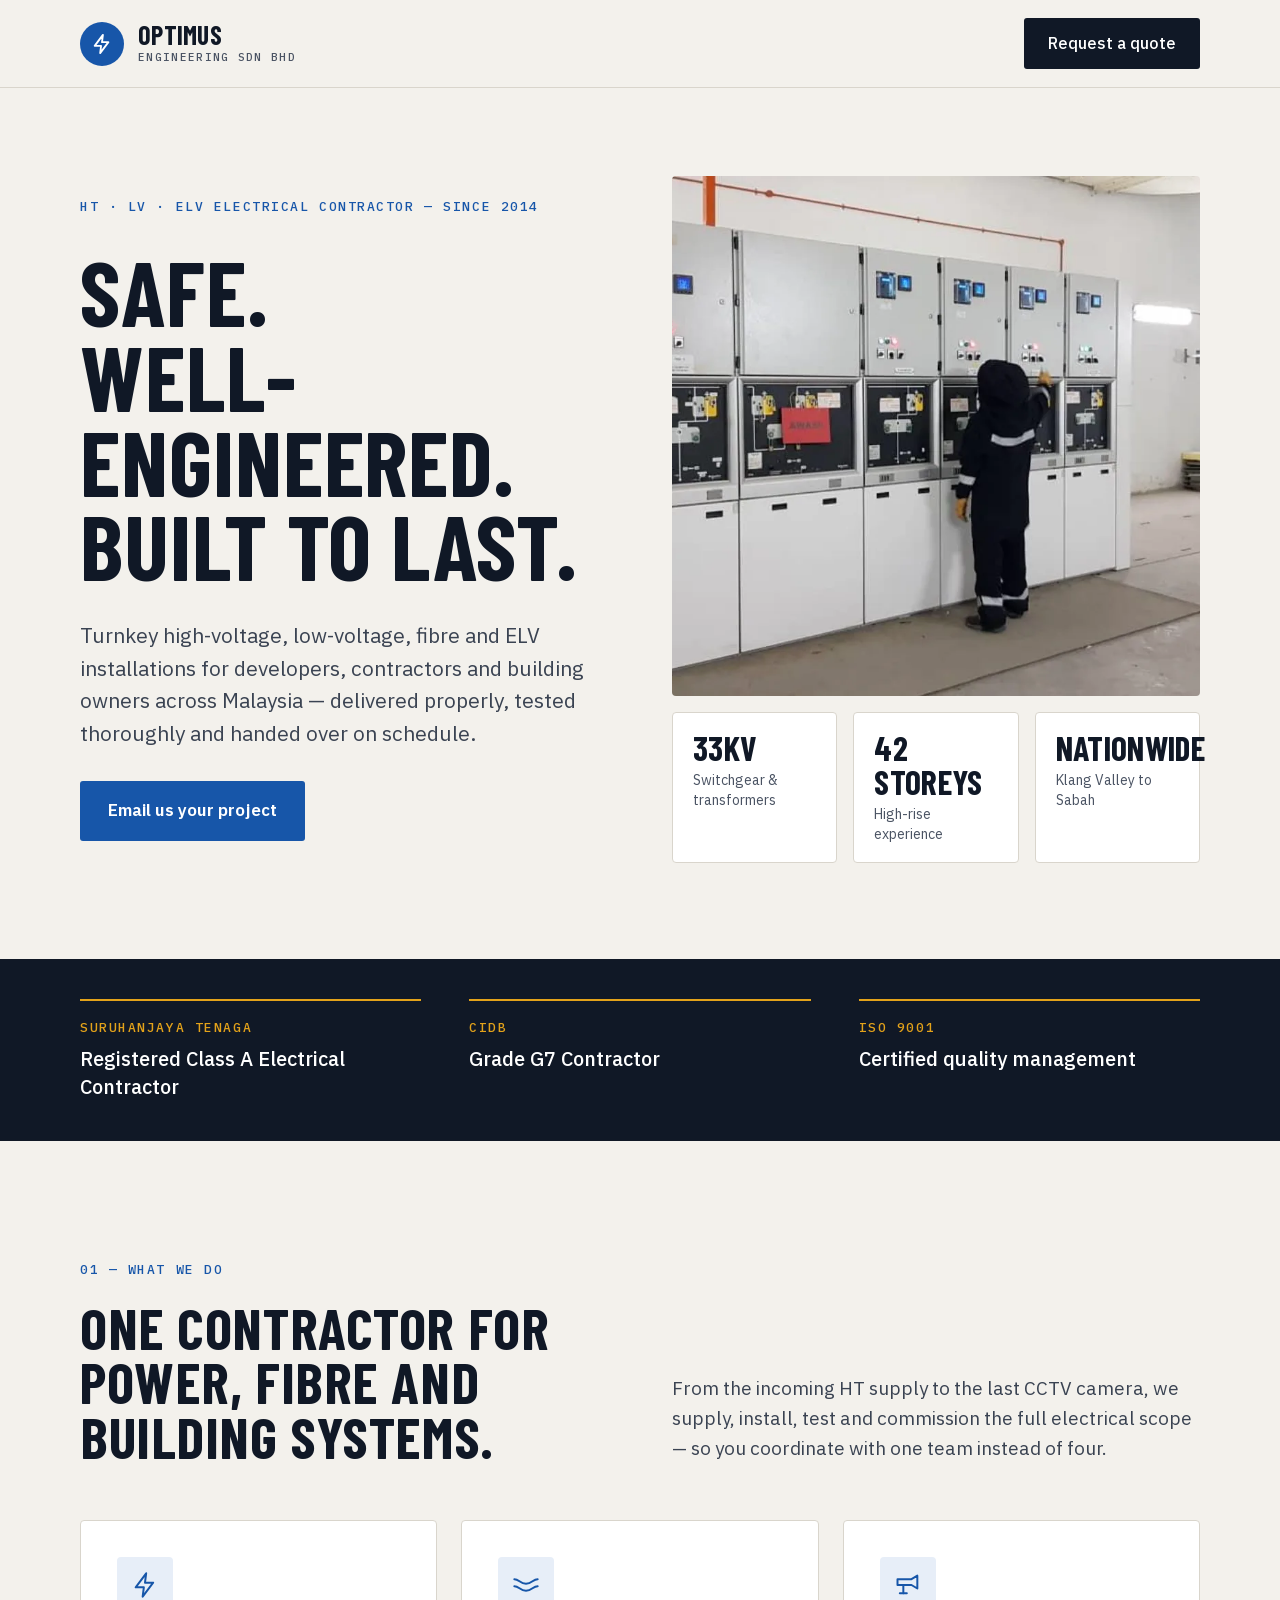
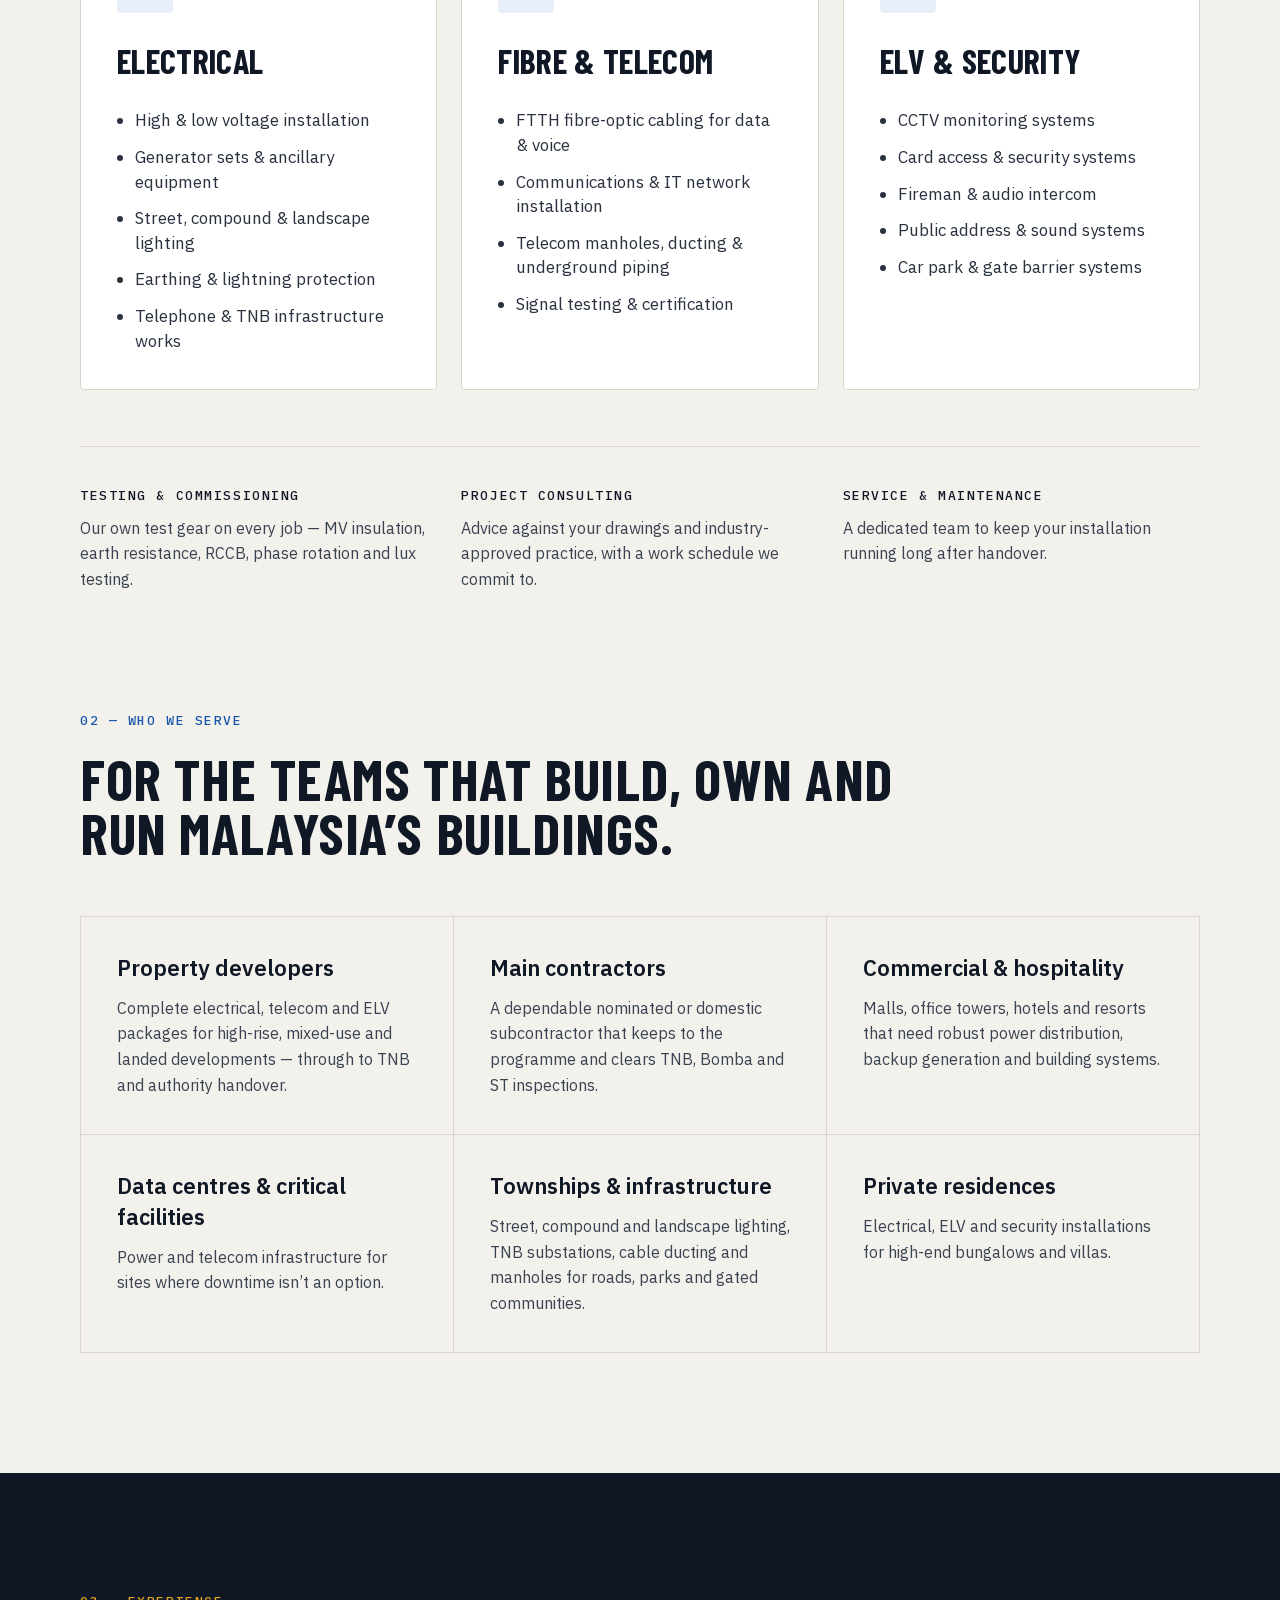
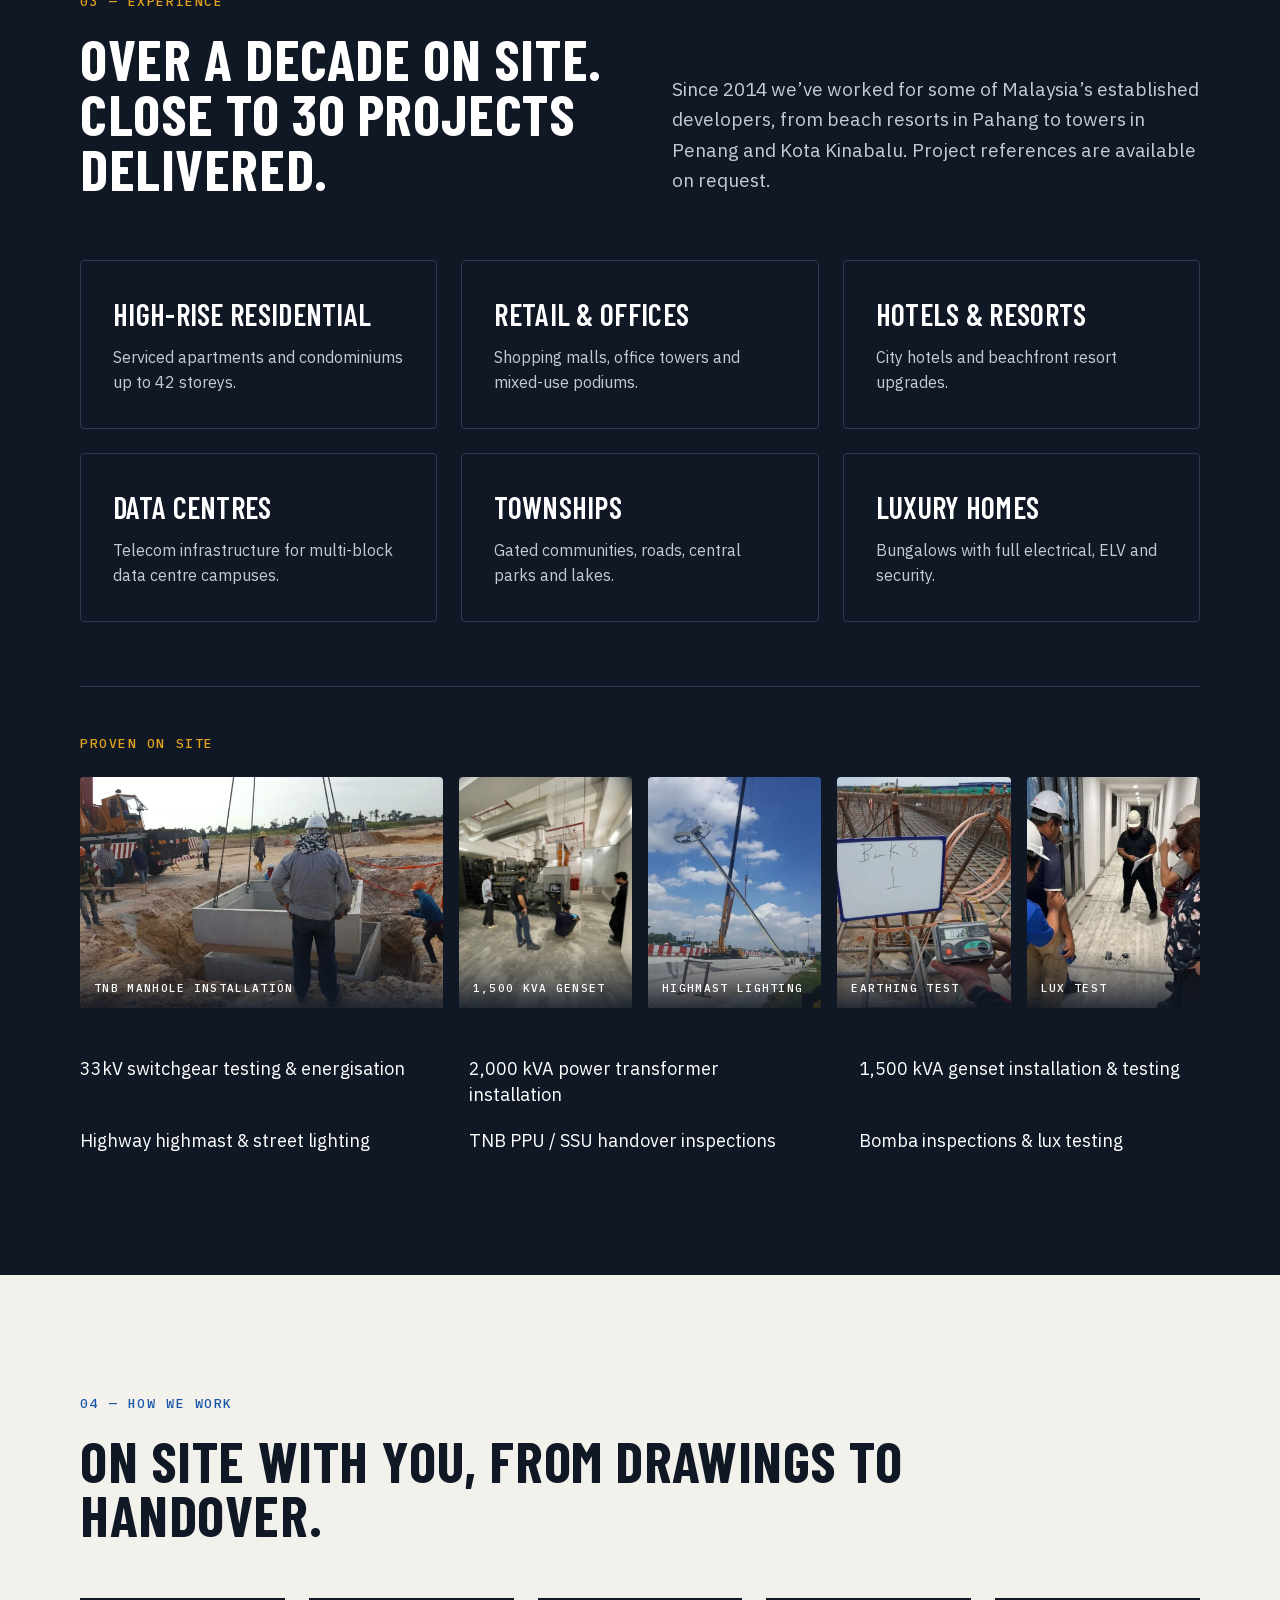
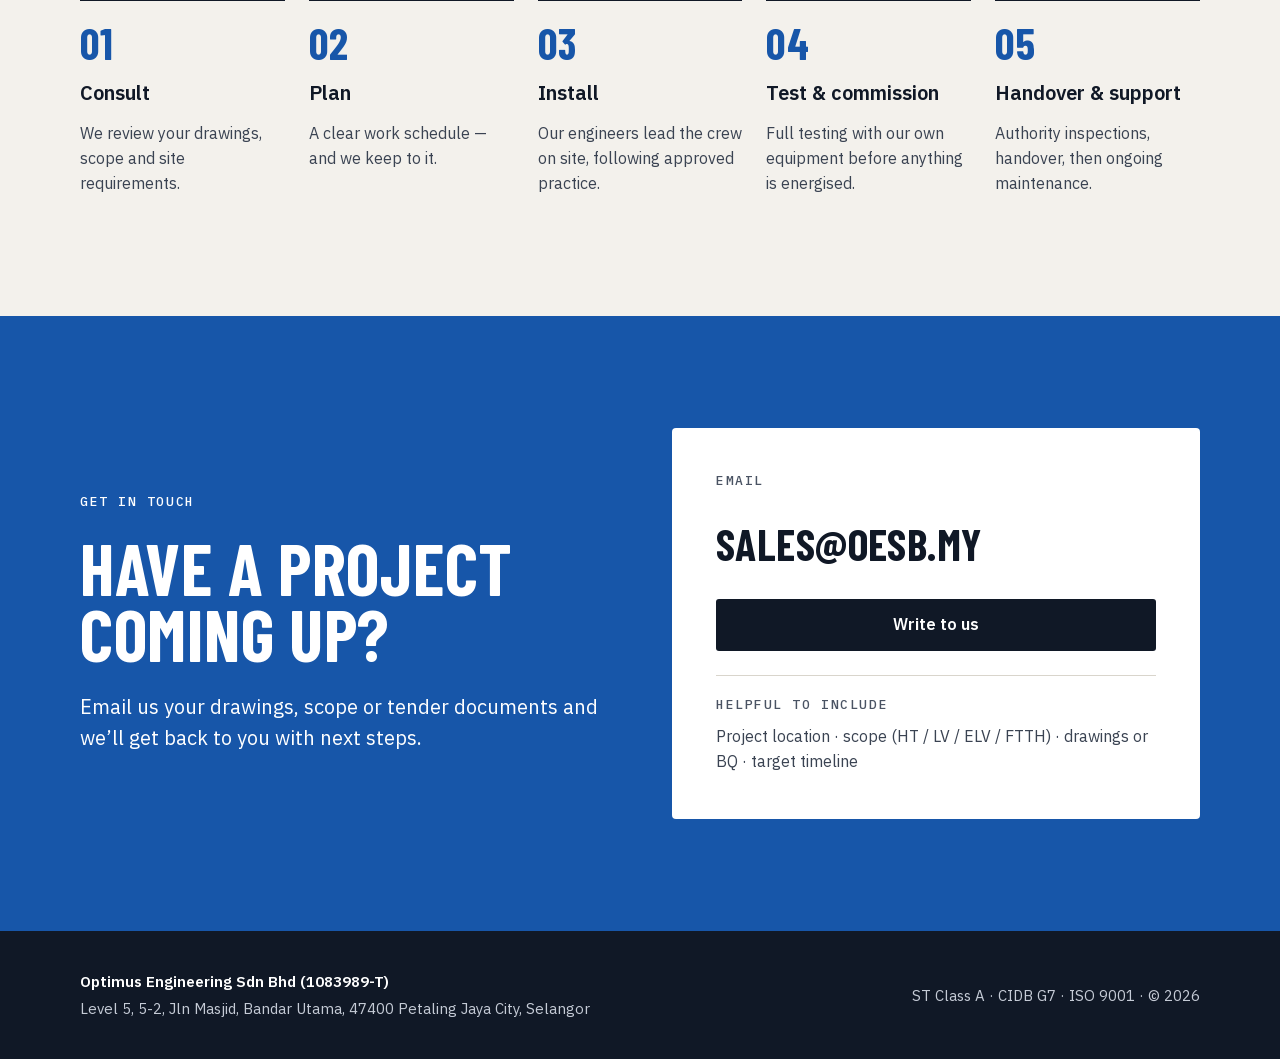
==== public/index.html @ d75b4050 "First commit" ====
<!DOCTYPE html>
<html lang="en">

<head>
  <meta charset="utf-8">
  <meta name="viewport" content="width=device-width, initial-scale=1">
  <title>Optimus Engineering Sdn Bhd — HT, LV &amp; ELV Electrical Contractor, Malaysia</title>
  <meta name="description"
    content="Turnkey high-voltage, low-voltage, fibre and ELV installations for developers, contractors and building owners across Malaysia. ST Class A, CIDB G7, ISO 9001.">
  <meta name="theme-color" content="#101826">
  <meta property="og:type" content="website">
  <meta property="og:title" content="Optimus Engineering Sdn Bhd">
  <meta property="og:description" content="HT · LV · ELV electrical contractor across Malaysia since 2014.">
  <link rel="icon" href="favicon.svg" type="image/svg+xml">
  <link rel="preload" href="fonts/barlow-condensed-700-latin.woff2" as="font" type="font/woff2" crossorigin>
  <link rel="preload" href="fonts/ibm-plex-sans-var-latin.woff2" as="font" type="font/woff2" crossorigin>
  <link rel="stylesheet" href="styles.css">
</head>

<body>

  <header class="site-header">
    <a href="#top" class="brand">
      <span class="brand-mark">
        <svg viewBox="0 0 24 24" fill="none" stroke="currentColor" stroke-width="2" stroke-linecap="round"
          stroke-linejoin="round" aria-hidden="true">
          <path d="M13 2 4 14h7l-1 8 9-12h-7z" />
        </svg>
      </span>
      <span class="brand-text">
        <span class="disp brand-name">Optimus</span>
        <span class="mono brand-sub">Engineering Sdn Bhd</span>
      </span>
    </a>
    <a href="mailto:sales@oesb.my" class="btn btn-dark header-cta"><span class="hide-sm">Request a quote</span><span
        class="show-sm">Email us</span></a>
  </header>

  <main>

    <section id="top" class="wrap hero">
      <div class="hero-copy">
        <div class="mono accent">HT · LV · ELV electrical contractor — since 2014</div>
        <h1 class="disp">Safe.<br>Well-engineered.<br>Built to last.</h1>
        <p class="lead">Turnkey high-voltage, low-voltage, fibre and ELV installations for developers, contractors and
          building owners across Malaysia — delivered properly, tested thoroughly and handed over on schedule.</p>
        <div><a href="mailto:sales@oesb.my" class="btn btn-accent btn-lg">Email us your project</a></div>
      </div>
      <div class="hero-media">
        <img class="hero-photo" src="images/energization-33kv-switchgear.webp" width="1352" height="760"
          alt="Engineer operating 33kV switchgear panels in a switchroom during energisation" fetchpriority="high">
        <div class="stats">
          <div class="stat">
            <div class="disp stat-num">33kV</div>
            <div class="stat-label">Switchgear &amp; transformers</div>
          </div>
          <div class="stat">
            <div class="disp stat-num">42 storeys</div>
            <div class="stat-label">High-rise experience</div>
          </div>
          <div class="stat">
            <div class="disp stat-num">Nationwide</div>
            <div class="stat-label">Klang Valley to Sabah</div>
          </div>
        </div>
      </div>
    </section>

    <section class="dark creds">
      <div class="wrap creds-grid">
        <div class="cred">
          <div class="mono amber">Suruhanjaya Tenaga</div>
          <div class="cred-title">Registered Class A Electrical Contractor</div>
        </div>
        <div class="cred">
          <div class="mono amber">CIDB</div>
          <div class="cred-title">Grade G7 Contractor</div>
        </div>
        <div class="cred">
          <div class="mono amber">ISO 9001</div>
          <div class="cred-title">Certified quality management</div>
        </div>
      </div>
    </section>

    <section id="services" class="wrap section">
      <div class="section-head split">
        <div class="head-stack">
          <div class="mono accent">01 — What we do</div>
          <h2 class="disp">One contractor for power, fibre and building systems.</h2>
        </div>
        <p class="intro">From the incoming HT supply to the last CCTV camera, we supply, install, test and commission
          the full electrical scope — so you coordinate with one team instead of four.</p>
      </div>

      <div class="grid-3 services">
        <article class="card service">
          <div class="service-head">
            <div class="icon-tile"><svg viewBox="0 0 24 24" fill="none" stroke="currentColor" stroke-width="1.7"
                stroke-linecap="round" stroke-linejoin="round" aria-hidden="true">
                <path d="M13 2 4 14h7l-1 8 9-12h-7z" />
              </svg></div>
            <h3 class="disp">Electrical</h3>
          </div>
          <ul>
            <li>High &amp; low voltage installation</li>
            <li>Generator sets &amp; ancillary equipment</li>
            <li>Street, compound &amp; landscape lighting</li>
            <li>Earthing &amp; lightning protection</li>
            <li>Telephone &amp; TNB infrastructure works</li>
          </ul>
        </article>
        <article class="card service">
          <div class="service-head">
            <div class="icon-tile"><svg viewBox="0 0 24 24" fill="none" stroke="currentColor" stroke-width="1.7"
                stroke-linecap="round" stroke-linejoin="round" aria-hidden="true">
                <path d="M2 7c4 0 5 4 10 4s6-4 10-4" />
                <path d="M2 13c4 0 5 4 10 4s6-4 10-4" />
              </svg></div>
            <h3 class="disp">Fibre &amp; telecom</h3>
          </div>
          <ul>
            <li>FTTH fibre-optic cabling for data &amp; voice</li>
            <li>Communications &amp; IT network installation</li>
            <li>Telecom manholes, ducting &amp; underground piping</li>
            <li>Signal testing &amp; certification</li>
          </ul>
        </article>
        <article class="card service">
          <div class="service-head">
            <div class="icon-tile"><svg viewBox="0 0 24 24" fill="none" stroke="currentColor" stroke-width="1.7"
                stroke-linecap="round" stroke-linejoin="round" aria-hidden="true">
                <path d="M3 7h12l5-3v11l-5-3H3z" />
                <path d="M8 12v7" />
                <path d="M5 19h6" />
              </svg></div>
            <h3 class="disp">ELV &amp; security</h3>
          </div>
          <ul>
            <li>CCTV monitoring systems</li>
            <li>Card access &amp; security systems</li>
            <li>Fireman &amp; audio intercom</li>
            <li>Public address &amp; sound systems</li>
            <li>Car park &amp; gate barrier systems</li>
          </ul>
        </article>
      </div>

      <div class="grid-3 extras">
        <div class="extra">
          <div class="mono">Testing &amp; commissioning</div>
          <p>Our own test gear on every job — MV insulation, earth resistance, RCCB, phase rotation and lux testing.</p>
        </div>
        <div class="extra">
          <div class="mono">Project consulting</div>
          <p>Advice against your drawings and industry-approved practice, with a work schedule we commit to.</p>
        </div>
        <div class="extra">
          <div class="mono">Service &amp; maintenance</div>
          <p>A dedicated team to keep your installation running long after handover.</p>
        </div>
      </div>
    </section>

    <section id="sectors" class="wrap section section-tight-top">
      <div class="head-stack narrow">
        <div class="mono accent">02 — Who we serve</div>
        <h2 class="disp">For the teams that build, own and run Malaysia’s buildings.</h2>
      </div>
      <div class="sectors">
        <div class="sector">
          <h3>Property developers</h3>
          <p>Complete electrical, telecom and ELV packages for high-rise, mixed-use and landed developments — through to
            TNB and authority handover.</p>
        </div>
        <div class="sector">
          <h3>Main contractors</h3>
          <p>A dependable nominated or domestic subcontractor that keeps to the programme and clears TNB, Bomba and ST
            inspections.</p>
        </div>
        <div class="sector">
          <h3>Commercial &amp; hospitality</h3>
          <p>Malls, office towers, hotels and resorts that need robust power distribution, backup generation and
            building systems.</p>
        </div>
        <div class="sector">
          <h3>Data centres &amp; critical facilities</h3>
          <p>Power and telecom infrastructure for sites where downtime isn’t an option.</p>
        </div>
        <div class="sector">
          <h3>Townships &amp; infrastructure</h3>
          <p>Street, compound and landscape lighting, TNB substations, cable ducting and manholes for roads, parks and
            gated communities.</p>
        </div>
        <div class="sector">
          <h3>Private residences</h3>
          <p>Electrical, ELV and security installations for high-end bungalows and villas.</p>
        </div>
      </div>
    </section>

    <section id="experience" class="dark">
      <div class="wrap section">
        <div class="section-head split">
          <div class="head-stack">
            <div class="mono amber">03 — Experience</div>
            <h2 class="disp">Over a decade on site. Close to 30 projects delivered.</h2>
          </div>
          <p class="intro">Since 2014 we’ve worked for some of Malaysia’s established developers, from beach resorts in
            Pahang to towers in Penang and Kota Kinabalu. Project references are available on request.</p>
        </div>
        <div class="grid-3 exp">
          <div class="exp-card">
            <div class="disp exp-title">High-rise residential</div>
            <p><span class="hide-sm">Serviced apartments and condominiums up to 42 storeys.</span><span
                class="show-sm">Up to 42 storeys</span></p>
          </div>
          <div class="exp-card">
            <div class="disp exp-title">Retail &amp; offices</div>
            <p><span class="hide-sm">Shopping malls, office towers and mixed-use podiums.</span><span
                class="show-sm">Malls &amp; office towers</span></p>
          </div>
          <div class="exp-card">
            <div class="disp exp-title">Hotels &amp; resorts</div>
            <p><span class="hide-sm">City hotels and beachfront resort upgrades.</span><span class="show-sm">City &amp;
                beachfront</span></p>
          </div>
          <div class="exp-card">
            <div class="disp exp-title">Data centres</div>
            <p><span class="hide-sm">Telecom infrastructure for multi-block data centre campuses.</span><span
                class="show-sm">Multi-block campuses</span></p>
          </div>
          <div class="exp-card">
            <div class="disp exp-title">Townships</div>
            <p><span class="hide-sm">Gated communities, roads, central parks and lakes.</span><span
                class="show-sm">Roads, parks &amp; lakes</span></p>
          </div>
          <div class="exp-card">
            <div class="disp exp-title">Luxury homes</div>
            <p><span class="hide-sm">Bungalows with full electrical, ELV and security.</span><span
                class="show-sm">Bungalows &amp; villas</span></p>
          </div>
        </div>
        <div class="proven">
          <div class="mono amber">Proven on site</div>
          <div class="gallery">
            <figure class="shot shot-wide">
              <img src="images/tnb-manhole-installation.webp" width="1556" height="874" loading="lazy" decoding="async"
                alt="Crew lowering a precast TNB cable manhole into an excavation by crane">
              <figcaption class="mono">TNB manhole installation</figcaption>
            </figure>
            <figure class="shot">
              <img src="images/1500kva-genset-installation.webp" width="752" height="1010" loading="lazy" decoding="async"
                alt="Team testing a newly installed 1,500 kVA generator set">
              <figcaption class="mono">1,500 kVA genset</figcaption>
            </figure>
            <figure class="shot">
              <img src="images/highmast-lighting-installation.webp" width="680" height="972" loading="lazy" decoding="async"
                alt="Crane raising a highway highmast lighting pole">
              <figcaption class="mono">Highmast lighting</figcaption>
            </figure>
            <figure class="shot">
              <img src="images/earthing-test.webp" width="626" height="892" loading="lazy" decoding="async"
                alt="Earth resistance tester connected to an earthing point on site">
              <figcaption class="mono">Earthing test</figcaption>
            </figure>
            <figure class="shot">
              <img src="images/lux-test.webp" width="532" height="872" loading="lazy" decoding="async"
                alt="Inspectors carrying out lux level testing in a building corridor">
              <figcaption class="mono">Lux test</figcaption>
            </figure>
          </div>
          <ul class="proven-list">
            <li>33kV switchgear testing &amp; energisation</li>
            <li>2,000 kVA power transformer installation</li>
            <li>1,500 kVA genset installation &amp; testing</li>
            <li>Highway highmast &amp; street lighting</li>
            <li>TNB PPU / SSU handover inspections</li>
            <li>Bomba inspections &amp; lux testing</li>
          </ul>
        </div>
      </div>
    </section>

    <section id="process" class="wrap section">
      <div class="head-stack narrow">
        <div class="mono accent">04 — How we work</div>
        <h2 class="disp">On site with you, from drawings to handover.</h2>
      </div>
      <ol class="steps">
        <li class="step">
          <div class="disp step-num">01</div>
          <div class="step-body">
            <div class="step-title">Consult</div>
            <p>We review your drawings, scope and site requirements.</p>
          </div>
        </li>
        <li class="step">
          <div class="disp step-num">02</div>
          <div class="step-body">
            <div class="step-title">Plan</div>
            <p>A clear work schedule — and we keep to it.</p>
          </div>
        </li>
        <li class="step">
          <div class="disp step-num">03</div>
          <div class="step-body">
            <div class="step-title">Install</div>
            <p>Our engineers lead the crew on site, following approved practice.</p>
          </div>
        </li>
        <li class="step">
          <div class="disp step-num">04</div>
          <div class="step-body">
            <div class="step-title">Test &amp; commission</div>
            <p>Full testing with our own equipment before anything is energised.</p>
          </div>
        </li>
        <li class="step">
          <div class="disp step-num">05</div>
          <div class="step-body">
            <div class="step-title">Handover &amp; support</div>
            <p>Authority inspections, handover, then ongoing maintenance.</p>
          </div>
        </li>
      </ol>
    </section>

    <section id="contact" class="contact">
      <div class="wrap contact-grid">
        <div class="contact-copy">
          <div class="mono">Get in touch</div>
          <h2 class="disp">Have a project coming up?</h2>
          <p>Email us your drawings, scope or tender documents and we’ll get back to you with next steps.</p>
        </div>
        <div class="contact-card">
          <div class="mono muted">Email</div>
          <a href="mailto:sales@oesb.my" class="disp contact-email">sales@oesb.my</a>
          <a href="mailto:sales@oesb.my" class="btn btn-dark btn-block show-sm">Write to us</a>
          <div class="contact-hint">
            <div class="mono muted">Helpful to include</div>
            <p>Project location · scope (HT / LV / ELV / FTTH) · drawings or BQ · target timeline</p>
          </div>
        </div>
      </div>
    </section>

  </main>

  <footer class="site-footer">
    <div class="wrap footer-inner">
      <div class="footer-co">
        <div class="footer-name">Optimus Engineering Sdn Bhd (1083989-T)</div>
        <div>Level 5, 5-2, Jln Masjid, Bandar Utama, 47400 Petaling Jaya City, Selangor</div>
      </div>
      <div>ST Class A · CIDB G7 · ISO 9001 · © <span id="year">2026</span></div>
    </div>
  </footer>

  <script>document.getElementById('year').textContent = new Date().getFullYear();</script>
</body>

</html>
---- public/styles.css ----
/* ---------- Fonts (self-hosted, latin subset) ---------- */
@font-face { font-family: 'Barlow Condensed'; font-style: normal; font-weight: 600; font-display: swap; src: url(fonts/barlow-condensed-600-latin.woff2) format('woff2'); }
@font-face { font-family: 'Barlow Condensed'; font-style: normal; font-weight: 700; font-display: swap; src: url(fonts/barlow-condensed-700-latin.woff2) format('woff2'); }
@font-face { font-family: 'IBM Plex Mono'; font-style: normal; font-weight: 500; font-display: swap; src: url(fonts/ibm-plex-mono-500-latin.woff2) format('woff2'); }
@font-face { font-family: 'IBM Plex Sans'; font-style: normal; font-weight: 400 600; font-display: swap; src: url(fonts/ibm-plex-sans-var-latin.woff2) format('woff2'); }

/* ---------- Tokens ---------- */
:root {
  --accent: #1756A9;
  --accent-dark: #0F3F80;
  --accent-tint: #E7EEF8;
  --amber: #E3A21A;
  --ink: #101826;
  --ink-2: #2A3240;
  --body: #3A4352;
  --muted: #4A5363;
  --paper: #F3F1EC;
  --line: #D9D5CC;
  --dark-line: #2E3A4E;
  --dark-text: #C5CBD6;
  --gutter: 80px;
  --section-y: 120px;
}

/* ---------- Base ---------- */
*, *::before, *::after { box-sizing: border-box; }
html { scroll-behavior: smooth; -webkit-text-size-adjust: 100%; }
body { margin: 0; background: var(--paper); color: var(--ink); font-family: 'IBM Plex Sans', system-ui, sans-serif; line-height: 1.4; }
a { color: var(--accent); }
a:hover { color: var(--accent-dark); }
h1, h2, h3, p, ul, ol { margin: 0; }
svg { display: block; }
:focus-visible { outline: 3px solid var(--amber); outline-offset: 3px; }

.disp { font-family: 'Barlow Condensed', 'Arial Narrow', sans-serif; text-transform: uppercase; letter-spacing: 0.01em; font-weight: 700; }
.mono { font-family: 'IBM Plex Mono', ui-monospace, monospace; font-size: 13px; font-weight: 500; letter-spacing: 0.12em; text-transform: uppercase; }
.accent { color: var(--accent); }
.amber { color: var(--amber); }
.muted { color: var(--muted); }
.hatch { background-color: #E6E2DA; background-image: repeating-linear-gradient(135deg, rgba(16,24,38,0.07) 0 2px, transparent 2px 14px); }

.wrap { width: 100%; max-width: 1440px; margin-inline: auto; padding-inline: var(--gutter); }
.section { padding-block: var(--section-y); display: flex; flex-direction: column; gap: 56px; }
.section-tight-top { padding-top: 0; }
.dark { background: var(--ink); color: #fff; }
.show-sm { display: none; }

/* ---------- Buttons ---------- */
.btn { display: inline-flex; align-items: center; justify-content: center; text-decoration: none; border-radius: 3px; font-weight: 500; font-size: 16px; padding: 14px 24px; }
.btn-dark { background: var(--ink); color: #fff; }
.btn-dark:hover { background: #24304a; color: #fff; }
.btn-accent { background: var(--accent); color: #fff; font-weight: 600; }
.btn-accent:hover { background: var(--accent-dark); color: #fff; }
.btn-lg { padding: 18px 28px; font-size: 17px; }
.btn-block { width: 100%; height: 52px; font-weight: 600; }

/* ---------- Header ---------- */
.site-header { height: 88px; display: flex; align-items: center; justify-content: space-between; padding: 0 var(--gutter); border-bottom: 1px solid var(--line); max-width: 1440px; margin-inline: auto; }
.brand { display: flex; align-items: center; gap: 14px; text-decoration: none; color: var(--ink); }
.brand:hover { color: var(--ink); }
.brand-mark { width: 44px; height: 44px; border-radius: 50%; background: var(--accent); color: #fff; display: flex; align-items: center; justify-content: center; }
.brand-mark svg { width: 22px; height: 22px; }
.brand-text { display: flex; flex-direction: column; gap: 2px; }
.brand-name { font-size: 26px; line-height: 1; }
.brand-sub { font-size: 11px; color: var(--muted); }

/* ---------- Hero ---------- */
.hero { display: grid; grid-template-columns: repeat(2, minmax(0, 1fr)); gap: 64px; padding-top: 88px; padding-bottom: 96px; }
.hero-copy { display: flex; flex-direction: column; gap: 32px; justify-content: center; }
.hero h1 { font-size: clamp(60px, 7.2vw, 104px); line-height: 0.92; }
.lead { font-size: 21px; line-height: 1.55; color: var(--body); max-width: 560px; }
.hero-media { display: flex; flex-direction: column; gap: 16px; }
.hero-photo { display: block; width: 100%; height: 0; flex-grow: 1; min-height: 520px; border-radius: 4px; object-fit: cover; background: #E6E2DA; }
.stats { display: grid; grid-template-columns: repeat(3, minmax(0, 1fr)); gap: 16px; }
.stat { padding: 18px 20px; background: #fff; border: 1px solid var(--line); border-radius: 4px; display: flex; flex-direction: column; gap: 6px; }
.stat-num { font-size: 34px; line-height: 1; }
.stat-label { font-size: 14px; color: var(--muted); }

/* ---------- Credentials ---------- */
.creds-grid { padding-block: 40px; display: grid; grid-template-columns: repeat(3, minmax(0, 1fr)); gap: 48px; }
.cred { display: flex; flex-direction: column; gap: 8px; border-top: 2px solid var(--amber); padding-top: 18px; }
.cred-title { font-size: 20px; font-weight: 500; }

/* ---------- Section heads ---------- */
.split { display: grid; grid-template-columns: repeat(2, minmax(0, 1fr)); gap: 64px; align-items: end; }
.head-stack { display: flex; flex-direction: column; gap: 20px; }
.head-stack.narrow { max-width: 860px; }
.section h2 { font-size: clamp(42px, 4.5vw, 64px); line-height: 0.95; }
.intro { font-size: 19px; line-height: 1.6; color: var(--body); }
.dark .intro { color: var(--dark-text); }

/* ---------- Services ---------- */
.grid-3 { display: grid; grid-template-columns: repeat(3, minmax(0, 1fr)); gap: 24px; }
.card { background: #fff; border: 1px solid var(--line); border-radius: 4px; }
.service { padding: 36px; display: flex; flex-direction: column; gap: 24px; }
.service-head { display: flex; flex-direction: column; gap: 24px; }
.service h3 { font-size: 34px; }
.icon-tile { width: 56px; height: 56px; border-radius: 4px; background: var(--accent-tint); color: var(--accent); display: flex; align-items: center; justify-content: center; flex-shrink: 0; }
.icon-tile svg { width: 28px; height: 28px; }
.service ul { padding-left: 18px; display: flex; flex-direction: column; gap: 12px; font-size: 17px; line-height: 1.45; color: var(--ink-2); }
.extras { border-top: 1px solid var(--line); padding-top: 40px; }
.extra { display: flex; flex-direction: column; gap: 10px; }
.extra .mono { color: var(--ink); }
.extra p { font-size: 16px; line-height: 1.6; color: var(--body); }

/* ---------- Sectors ---------- */
.sectors { display: grid; grid-template-columns: repeat(3, minmax(0, 1fr)); gap: 1px; background: var(--line); border: 1px solid var(--line); }
.sector { background: var(--paper); padding: 36px; display: flex; flex-direction: column; gap: 12px; }
.sector h3 { font-size: 22px; font-weight: 600; }
.sector p { font-size: 16px; line-height: 1.6; color: var(--body); }

/* ---------- Experience ---------- */
#experience .section { gap: 64px; }
.exp-card { border: 1px solid var(--dark-line); border-radius: 4px; padding: 32px; display: flex; flex-direction: column; gap: 10px; }
.exp-title { font-size: 30px; font-weight: 600; }
.exp-card p { font-size: 16px; line-height: 1.6; color: var(--dark-text); }
.proven { display: flex; flex-direction: column; gap: 24px; border-top: 1px solid var(--dark-line); padding-top: 48px; }
/* Photo gallery: every tile is a fixed shape; photos are cropped to fit (object-fit: cover). */
.gallery { display: grid; grid-template-columns: repeat(6, minmax(0, 1fr)); gap: 16px; margin-bottom: 24px; }
.shot { position: relative; margin: 0; aspect-ratio: 3 / 4; border-radius: 4px; overflow: hidden; background: #1C2638; }
.shot-wide { grid-column: span 2; aspect-ratio: auto; }
.shot img { position: absolute; inset: 0; width: 100%; height: 100%; object-fit: cover; }
.shot figcaption { position: absolute; left: 0; right: 0; bottom: 0; padding: 32px 14px 12px; font-size: 11px; color: #fff; background: linear-gradient(transparent, rgba(16,24,38,0.85)); }
.proven-list { list-style: none; padding: 0; display: grid; grid-template-columns: repeat(3, minmax(0, 1fr)); gap: 20px 48px; font-size: 18px; line-height: 1.45; }

/* ---------- Process ---------- */
.steps { list-style: none; padding: 0; display: grid; grid-template-columns: repeat(5, minmax(0, 1fr)); gap: 24px; }
.step { display: flex; flex-direction: column; gap: 14px; border-top: 3px solid var(--ink); padding-top: 20px; }
.step-body { display: flex; flex-direction: column; gap: 14px; }
.step-num { font-size: 44px; color: var(--accent); line-height: 1; }
.step-title { font-size: 20px; font-weight: 600; }
.step p { font-size: 16px; line-height: 1.55; color: var(--body); }

/* ---------- Contact ---------- */
.contact { background: var(--accent); color: #fff; }
.contact-grid { padding-block: 112px; display: grid; grid-template-columns: repeat(2, minmax(0, 1fr)); gap: 64px; align-items: center; }
.contact-copy { display: flex; flex-direction: column; gap: 24px; }
.contact-copy h2 { font-size: clamp(52px, 5.6vw, 80px); line-height: 0.92; }
.contact-copy p { font-size: 20px; line-height: 1.55; max-width: 540px; }
.contact-card { display: flex; flex-direction: column; gap: 24px; background: #fff; color: var(--ink); border-radius: 4px; padding: 44px; }
.contact-email { font-size: clamp(30px, 3.4vw, 48px); color: var(--ink); text-decoration: none; overflow-wrap: anywhere; }
.contact-email:hover { color: var(--accent); }
.contact-hint { border-top: 1px solid var(--line); padding-top: 20px; display: flex; flex-direction: column; gap: 10px; }
.contact-hint p { font-size: 16px; line-height: 1.6; color: var(--body); }

/* ---------- Footer ---------- */
.site-footer { background: var(--ink); color: var(--dark-text); font-size: 15px; }
.footer-inner { padding-block: 40px; display: flex; justify-content: space-between; align-items: center; gap: 24px; }
.footer-co { display: flex; flex-direction: column; gap: 6px; }
.footer-name { color: #fff; font-weight: 600; }

/* ---------- Tablet ---------- */
@media (max-width: 1100px) {
  :root { --gutter: 40px; --section-y: 96px; }
  .hero { grid-template-columns: 1fr; }
  .hero-photo { min-height: 360px; }
  .gallery { grid-template-columns: repeat(4, minmax(0, 1fr)); }
  .shot-wide { grid-column: 1 / -1; aspect-ratio: 2 / 1; }
  .split { grid-template-columns: 1fr; gap: 24px; }
  .grid-3, .sectors, .proven-list { grid-template-columns: repeat(2, minmax(0, 1fr)); }
  .steps { grid-template-columns: repeat(3, minmax(0, 1fr)); row-gap: 40px; }
  .contact-grid { grid-template-columns: 1fr; gap: 40px; }
}

/* ---------- Mobile (matches 390px design) ---------- */
@media (max-width: 720px) {
  :root { --gutter: 20px; --section-y: 64px; }
  .hide-sm { display: none; }
  .show-sm { display: inline; }
  .btn.show-sm { display: inline-flex; }
  .mono { font-size: 12px; }

  .site-header { height: 64px; }
  .brand { gap: 10px; }
  .brand-mark { width: 36px; height: 36px; }
  .brand-mark svg { width: 18px; height: 18px; }
  .brand-text { gap: 1px; }
  .brand-name { font-size: 22px; }
  .brand-sub { font-size: 9px; }
  .header-cta { height: 44px; padding: 0 16px; font-size: 15px; }

  .hero { gap: 24px; padding-top: 40px; padding-bottom: 48px; }
  .hero-copy { gap: 24px; }
  .lead { font-size: 17px; }
  .hero-copy .btn-lg { display: flex; height: 56px; padding: 0; }
  .hero-photo { flex: none; min-height: 0; height: 240px; }
  .stats { grid-template-columns: 1fr; gap: 0; border-top: 1px solid var(--line); }
  .stat { flex-direction: row; justify-content: space-between; align-items: baseline; padding: 14px 0; background: none; border: 0; border-bottom: 1px solid var(--line); border-radius: 0; }
  .stat-num { font-size: 28px; }

  .creds-grid { grid-template-columns: 1fr; gap: 20px; padding-block: 32px; }
  .cred { gap: 6px; border-top: 0; padding-top: 0; border-left: 2px solid var(--amber); padding-left: 14px; }
  .cred-title { font-size: 17px; }

  .section { gap: 32px; }
  .head-stack { gap: 16px; }
  .intro { font-size: 16px; }

  .grid-3 { grid-template-columns: 1fr; gap: 16px; }
  .service { padding: 24px; gap: 16px; }
  .service-head { flex-direction: row; align-items: center; gap: 14px; }
  .service h3 { font-size: 28px; }
  .icon-tile { width: 44px; height: 44px; }
  .icon-tile svg { width: 22px; height: 22px; }
  .service ul { gap: 8px; font-size: 16px; }
  .extras { gap: 20px; padding-top: 28px; }
  .extra { gap: 6px; }
  .extra p { font-size: 15px; }

  .sectors { grid-template-columns: 1fr; gap: 0; background: none; border: 0; border-top: 1px solid var(--line); }
  .sector { padding: 20px 0; gap: 6px; border-bottom: 1px solid var(--line); }
  .sector h3 { font-size: 18px; }
  .sector p { font-size: 15px; }

  #experience .section { gap: 36px; }
  .exp { grid-template-columns: repeat(2, minmax(0, 1fr)); gap: 12px; }
  .exp-card { padding: 16px; gap: 6px; }
  .exp-title { font-size: 20px; line-height: 1.05; }
  .exp-card p { font-size: 14px; line-height: 1.5; }
  .proven { gap: 14px; padding-top: 28px; }
  .gallery { grid-template-columns: repeat(2, minmax(0, 1fr)); gap: 12px; margin-bottom: 14px; }
  .shot-wide { aspect-ratio: 16 / 9; }
  .shot figcaption { font-size: 10px; padding: 28px 10px 10px; }
  .proven-list { grid-template-columns: 1fr; gap: 12px; font-size: 16px; }

  #process.section { gap: 28px; }
  .steps { grid-template-columns: 1fr; gap: 0; border-bottom: 1px solid var(--line); }
  .step { flex-direction: row; gap: 16px; padding: 16px 0; border-top: 1px solid var(--line); }
  .step-num { width: 40px; flex-shrink: 0; font-size: 30px; }
  .step-body { gap: 4px; }
  .step-title { font-size: 17px; }
  .step p { font-size: 15px; line-height: 1.5; }

  .contact-grid { padding-block: 64px; gap: 24px; }
  .contact-copy p { font-size: 17px; }
  .contact-card { padding: 24px; gap: 16px; }
  .contact-hint { padding-top: 16px; gap: 8px; }
  .contact-hint p { font-size: 15px; }

  .site-footer { font-size: 14px; line-height: 1.5; }
  .footer-inner { flex-direction: column; align-items: flex-start; gap: 12px; padding-block: 32px; }
}

@media (prefers-reduced-motion: reduce) { html { scroll-behavior: auto; } }
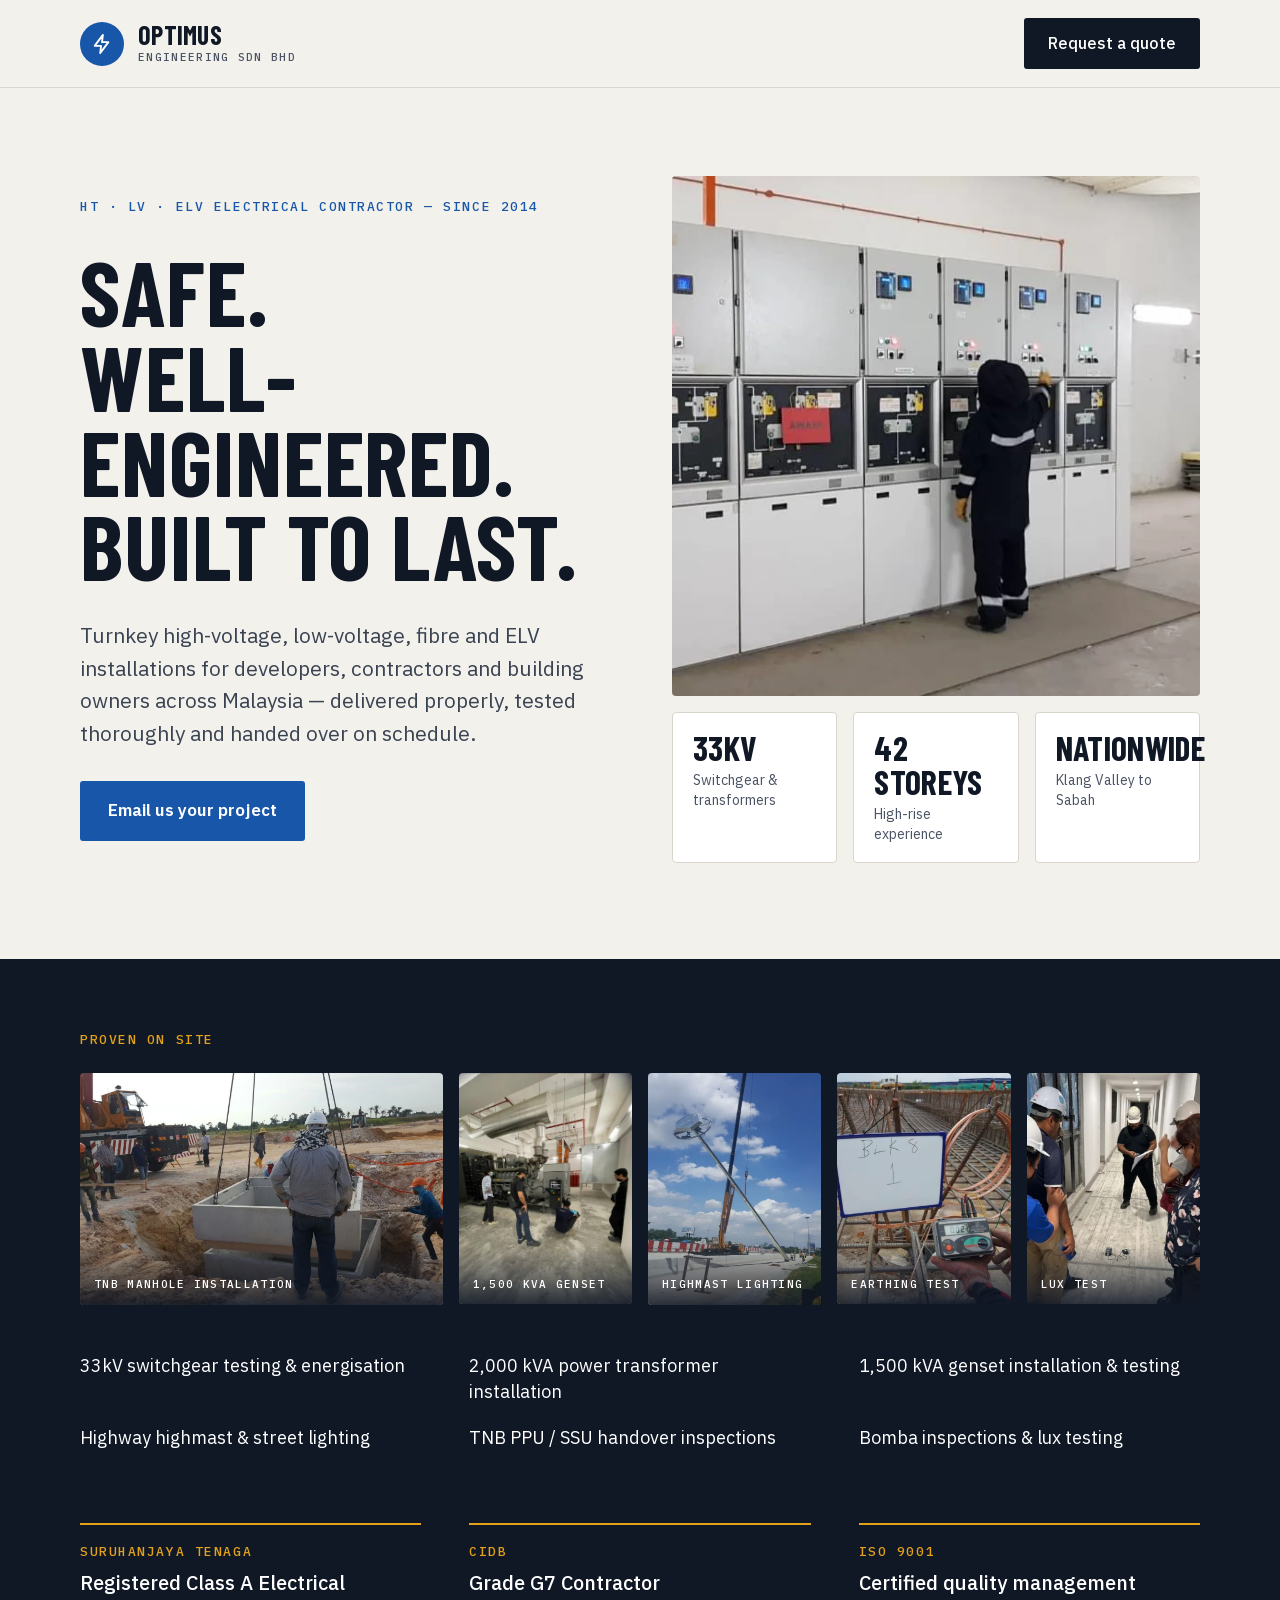
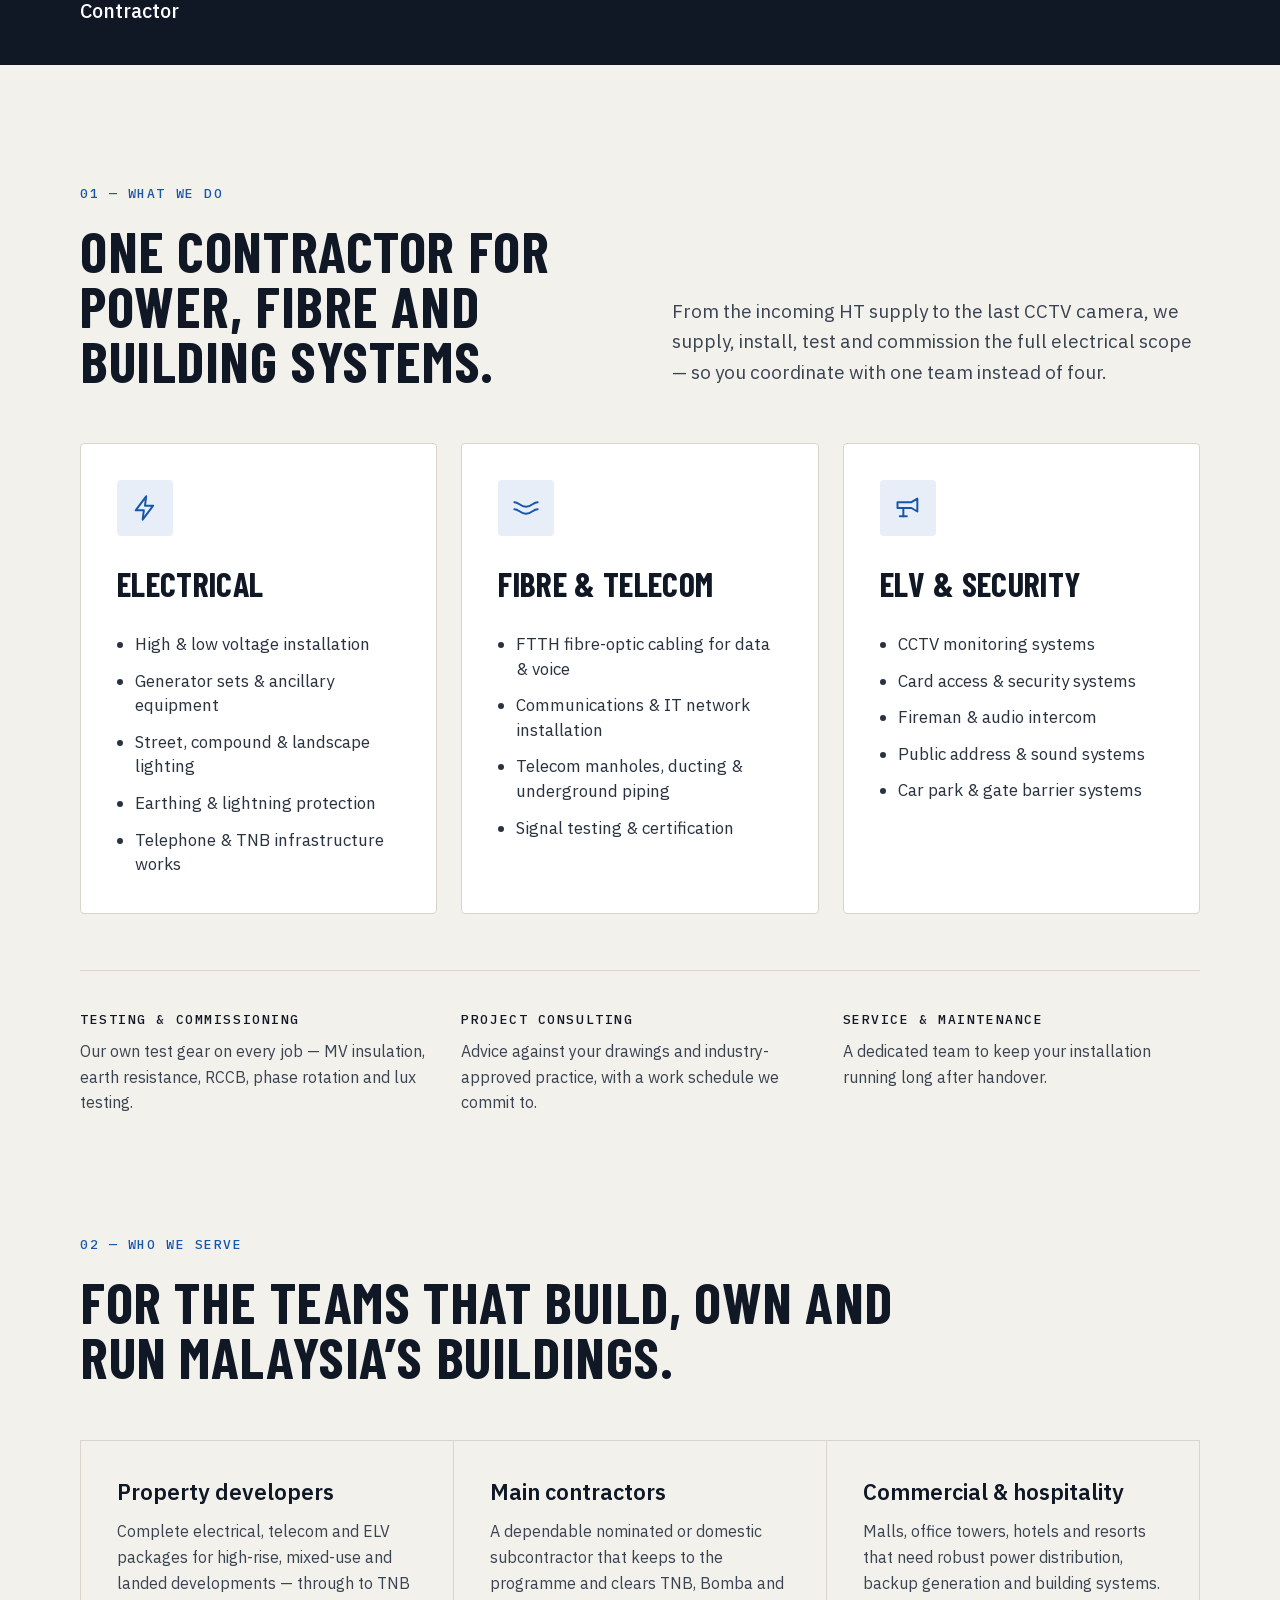
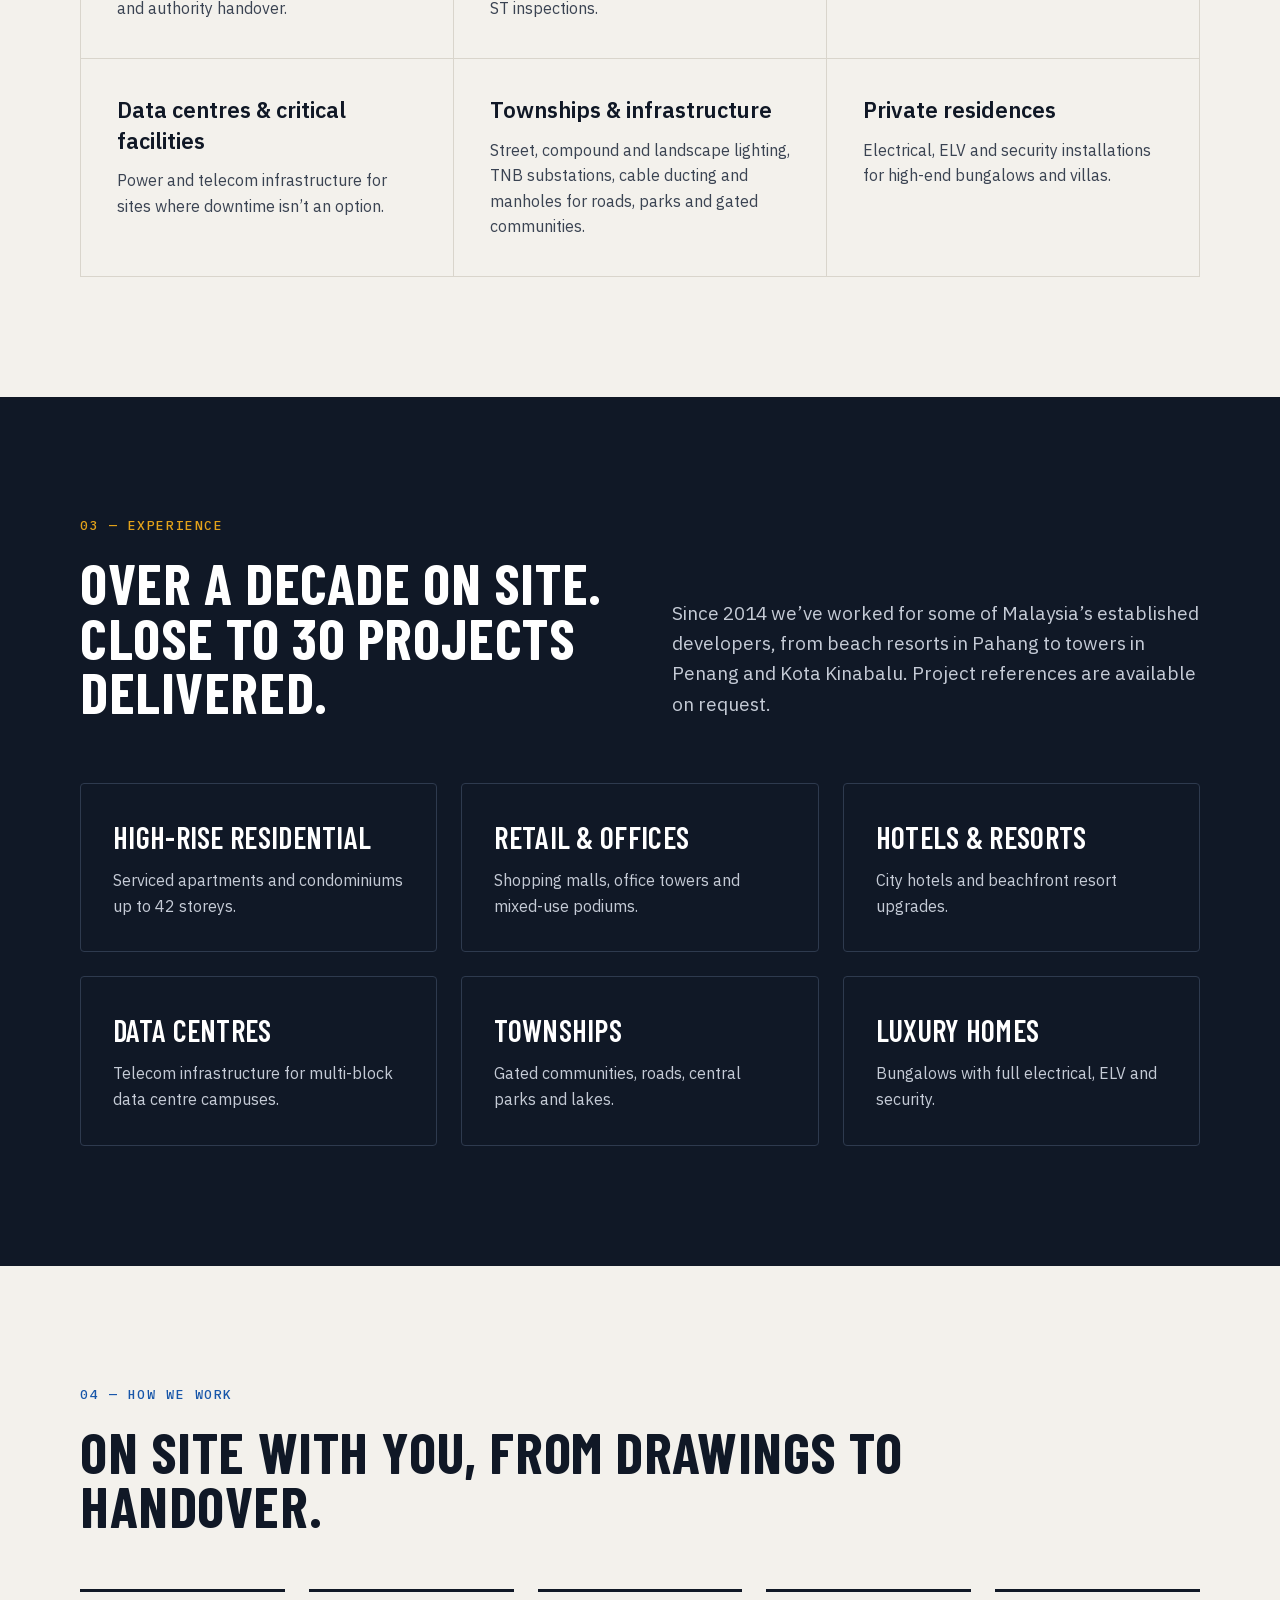
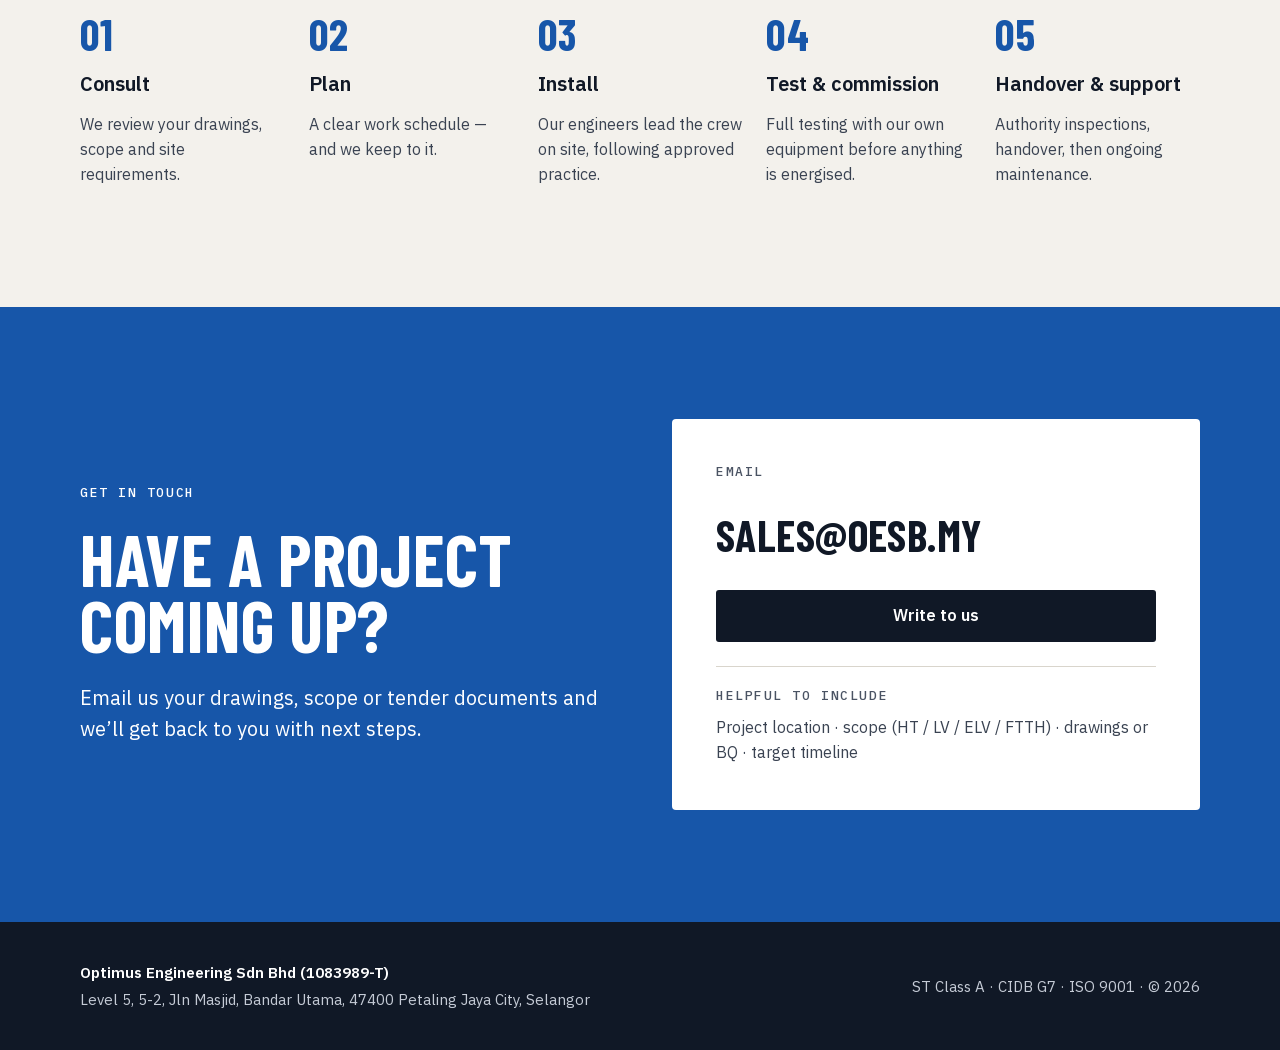
==== commit 267d9f96: "Move Proven on site gallery directly after hero Co-Authored-By: Claude Opus 5.5 <noreply@anthropic.c" ====
--- a/public/index.html
+++ b/public/index.html
@@ -66,6 +66,49 @@
       </div>
     </section>
 
+    <section id="proven" class="dark">
+      <div class="wrap">
+        <div class="proven proven-top">
+          <div class="mono amber">Proven on site</div>
+          <div class="gallery">
+            <figure class="shot shot-wide">
+              <img src="images/tnb-manhole-installation.webp" width="1556" height="874" loading="lazy" decoding="async"
+                alt="Crew lowering a precast TNB cable manhole into an excavation by crane">
+              <figcaption class="mono">TNB manhole installation</figcaption>
+            </figure>
+            <figure class="shot">
+              <img src="images/1500kva-genset-installation.webp" width="752" height="1010" loading="lazy" decoding="async"
+                alt="Team testing a newly installed 1,500 kVA generator set">
+              <figcaption class="mono">1,500 kVA genset</figcaption>
+            </figure>
+            <figure class="shot">
+              <img src="images/highmast-lighting-installation.webp" width="680" height="972" loading="lazy" decoding="async"
+                alt="Crane raising a highway highmast lighting pole">
+              <figcaption class="mono">Highmast lighting</figcaption>
+            </figure>
+            <figure class="shot">
+              <img src="images/earthing-test.webp" width="626" height="892" loading="lazy" decoding="async"
+                alt="Earth resistance tester connected to an earthing point on site">
+              <figcaption class="mono">Earthing test</figcaption>
+            </figure>
+            <figure class="shot">
+              <img src="images/lux-test.webp" width="532" height="872" loading="lazy" decoding="async"
+                alt="Inspectors carrying out lux level testing in a building corridor">
+              <figcaption class="mono">Lux test</figcaption>
+            </figure>
+          </div>
+          <ul class="proven-list">
+            <li>33kV switchgear testing &amp; energisation</li>
+            <li>2,000 kVA power transformer installation</li>
+            <li>1,500 kVA genset installation &amp; testing</li>
+            <li>Highway highmast &amp; street lighting</li>
+            <li>TNB PPU / SSU handover inspections</li>
+            <li>Bomba inspections &amp; lux testing</li>
+          </ul>
+        </div>
+      </div>
+    </section>
+
     <section class="dark creds">
       <div class="wrap creds-grid">
         <div class="cred">
@@ -241,44 +284,6 @@
                 class="show-sm">Bungalows &amp; villas</span></p>
           </div>
         </div>
-        <div class="proven">
-          <div class="mono amber">Proven on site</div>
-          <div class="gallery">
-            <figure class="shot shot-wide">
-              <img src="images/tnb-manhole-installation.webp" width="1556" height="874" loading="lazy" decoding="async"
-                alt="Crew lowering a precast TNB cable manhole into an excavation by crane">
-              <figcaption class="mono">TNB manhole installation</figcaption>
-            </figure>
-            <figure class="shot">
-              <img src="images/1500kva-genset-installation.webp" width="752" height="1010" loading="lazy" decoding="async"
-                alt="Team testing a newly installed 1,500 kVA generator set">
-              <figcaption class="mono">1,500 kVA genset</figcaption>
-            </figure>
-            <figure class="shot">
-              <img src="images/highmast-lighting-installation.webp" width="680" height="972" loading="lazy" decoding="async"
-                alt="Crane raising a highway highmast lighting pole">
-              <figcaption class="mono">Highmast lighting</figcaption>
-            </figure>
-            <figure class="shot">
-              <img src="images/earthing-test.webp" width="626" height="892" loading="lazy" decoding="async"
-                alt="Earth resistance tester connected to an earthing point on site">
-              <figcaption class="mono">Earthing test</figcaption>
-            </figure>
-            <figure class="shot">
-              <img src="images/lux-test.webp" width="532" height="872" loading="lazy" decoding="async"
-                alt="Inspectors carrying out lux level testing in a building corridor">
-              <figcaption class="mono">Lux test</figcaption>
-            </figure>
-          </div>
-          <ul class="proven-list">
-            <li>33kV switchgear testing &amp; energisation</li>
-            <li>2,000 kVA power transformer installation</li>
-            <li>1,500 kVA genset installation &amp; testing</li>
-            <li>Highway highmast &amp; street lighting</li>
-            <li>TNB PPU / SSU handover inspections</li>
-            <li>Bomba inspections &amp; lux testing</li>
-          </ul>
-        </div>
       </div>
     </section>
 
--- a/public/styles.css
+++ b/public/styles.css
@@ -115,6 +115,8 @@
 .exp-title { font-size: 30px; font-weight: 600; }
 .exp-card p { font-size: 16px; line-height: 1.6; color: var(--dark-text); }
 .proven { display: flex; flex-direction: column; gap: 24px; border-top: 1px solid var(--dark-line); padding-top: 48px; }
+/* Standalone band right after the hero; the creds strip below continues the dark block. */
+.proven-top { border-top: 0; padding-top: 72px; padding-bottom: 32px; }
 /* Photo gallery: every tile is a fixed shape; photos are cropped to fit (object-fit: cover). */
 .gallery { display: grid; grid-template-columns: repeat(6, minmax(0, 1fr)); gap: 16px; margin-bottom: 24px; }
 .shot { position: relative; margin: 0; aspect-ratio: 3 / 4; border-radius: 4px; overflow: hidden; background: #1C2638; }
@@ -218,6 +220,7 @@
   .exp-title { font-size: 20px; line-height: 1.05; }
   .exp-card p { font-size: 14px; line-height: 1.5; }
   .proven { gap: 14px; padding-top: 28px; }
+  .proven-top { padding-top: 48px; padding-bottom: 16px; }
   .gallery { grid-template-columns: repeat(2, minmax(0, 1fr)); gap: 12px; margin-bottom: 14px; }
   .shot-wide { aspect-ratio: 16 / 9; }
   .shot figcaption { font-size: 10px; padding: 28px 10px 10px; }
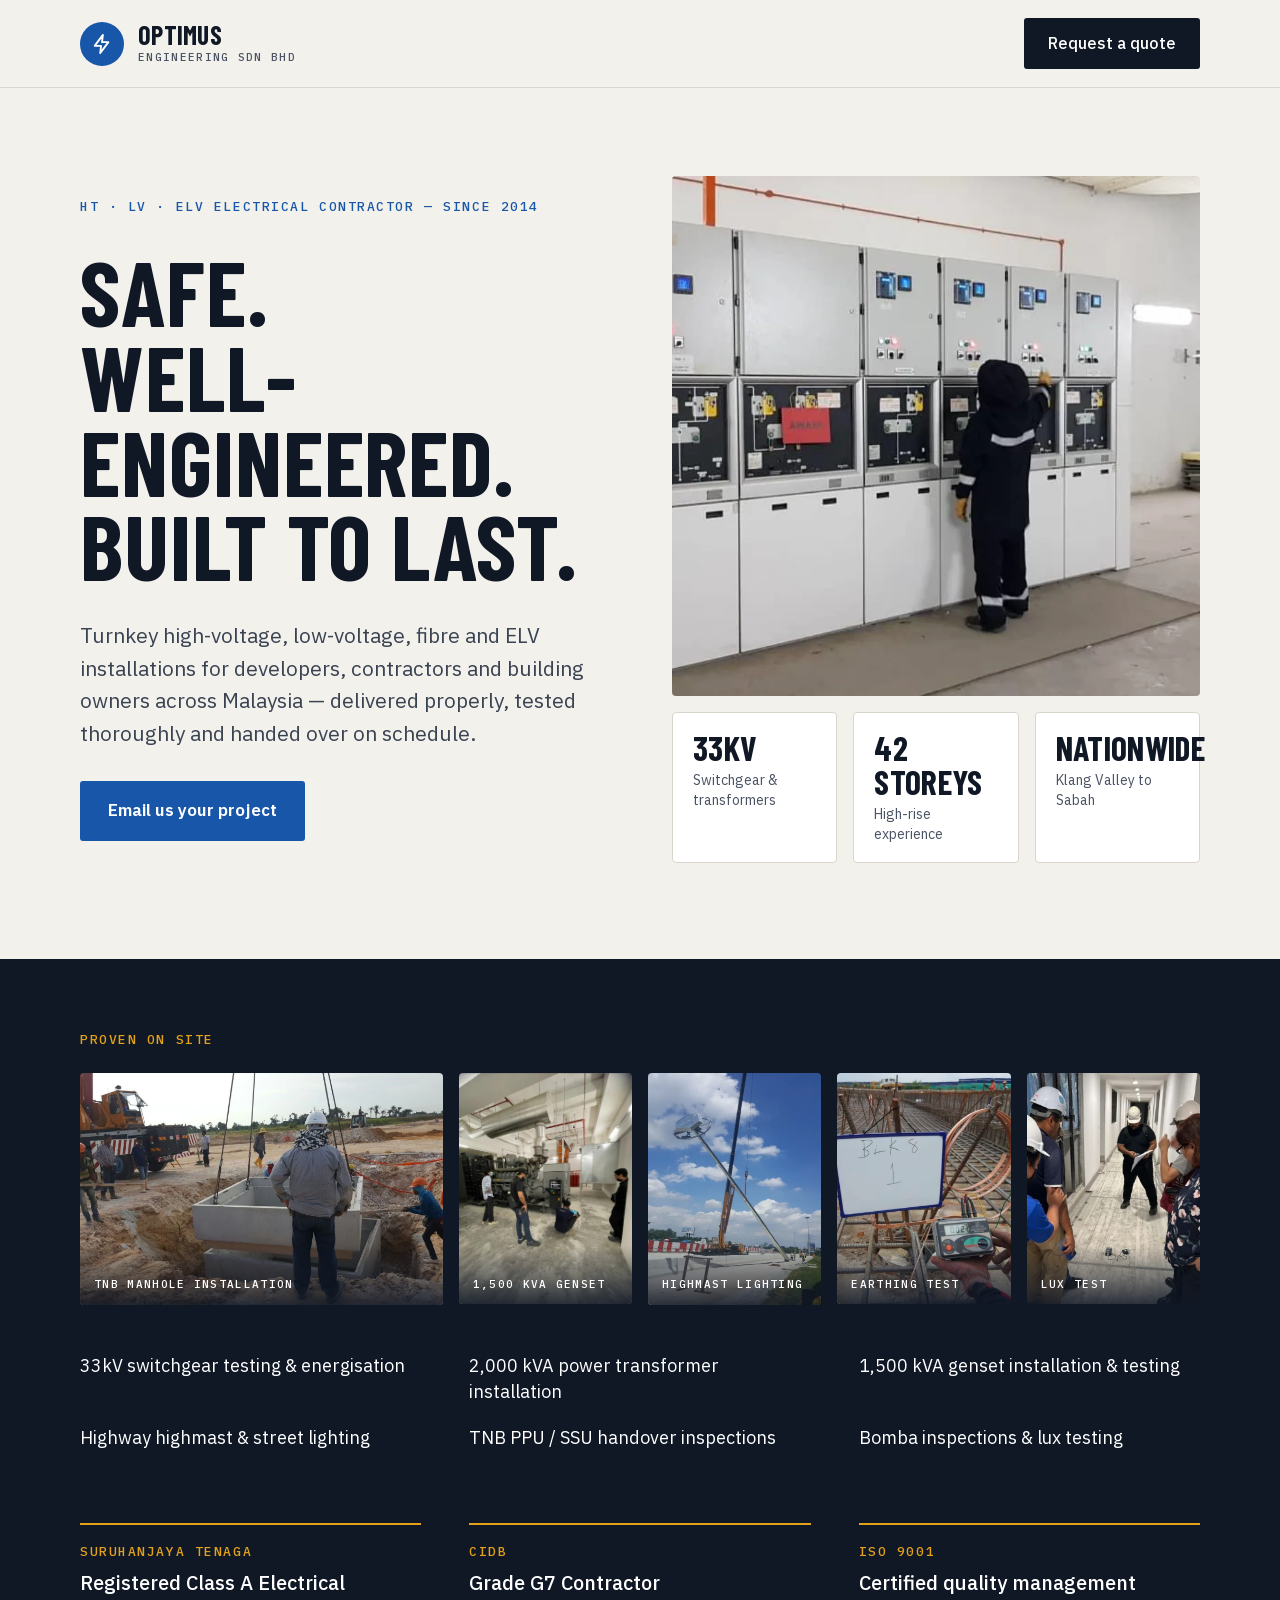
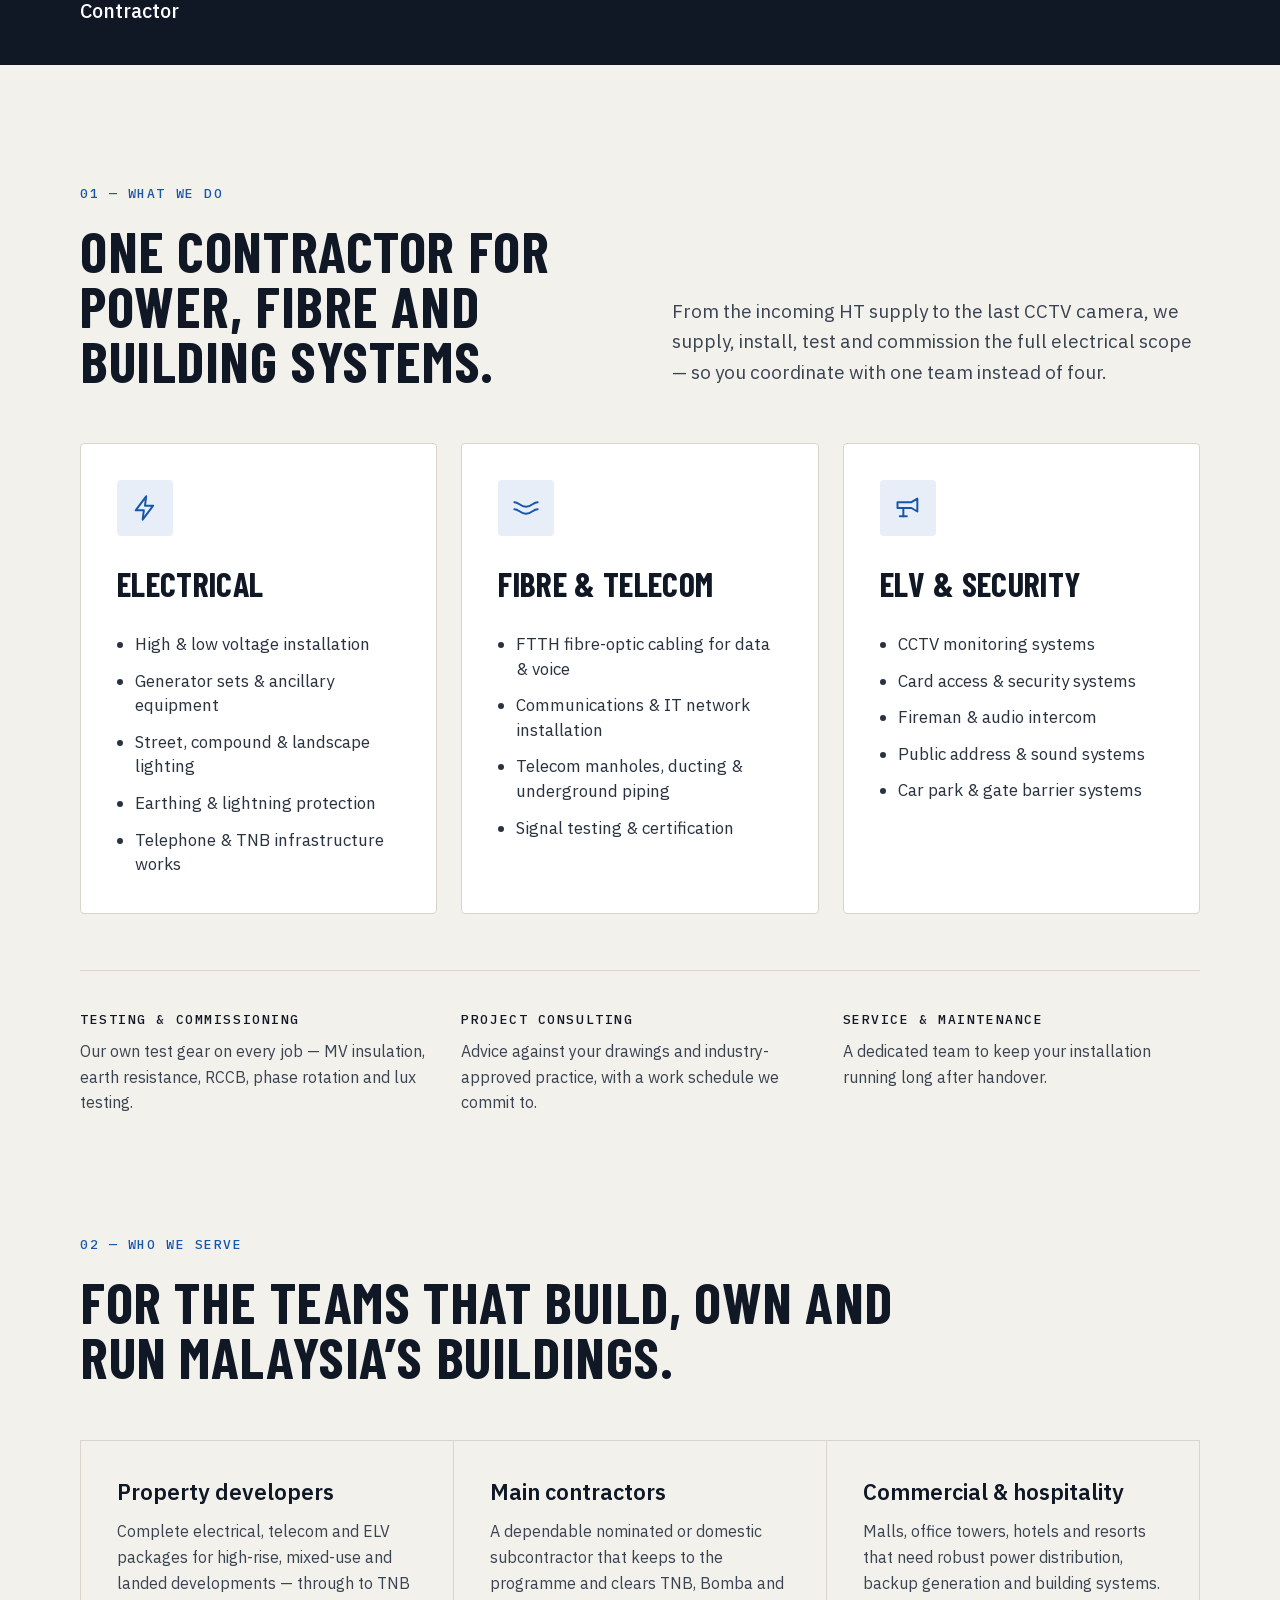
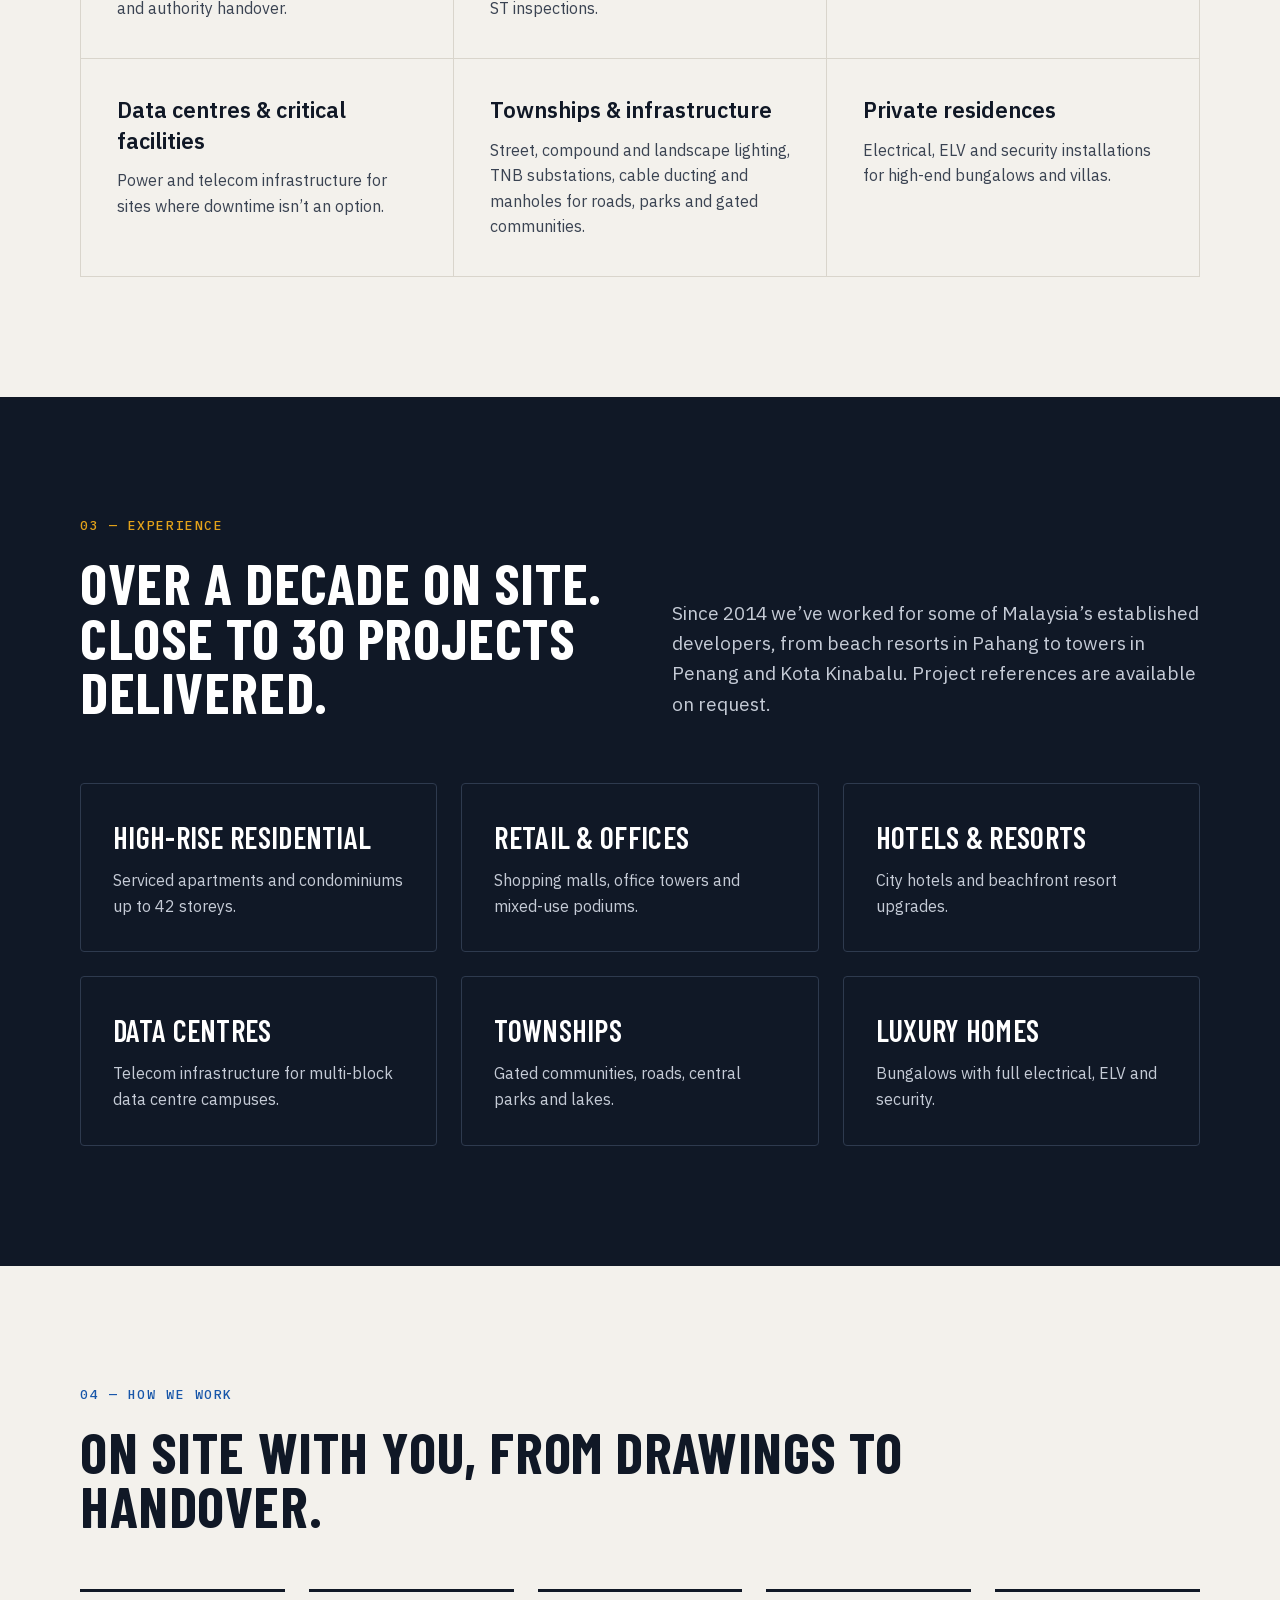
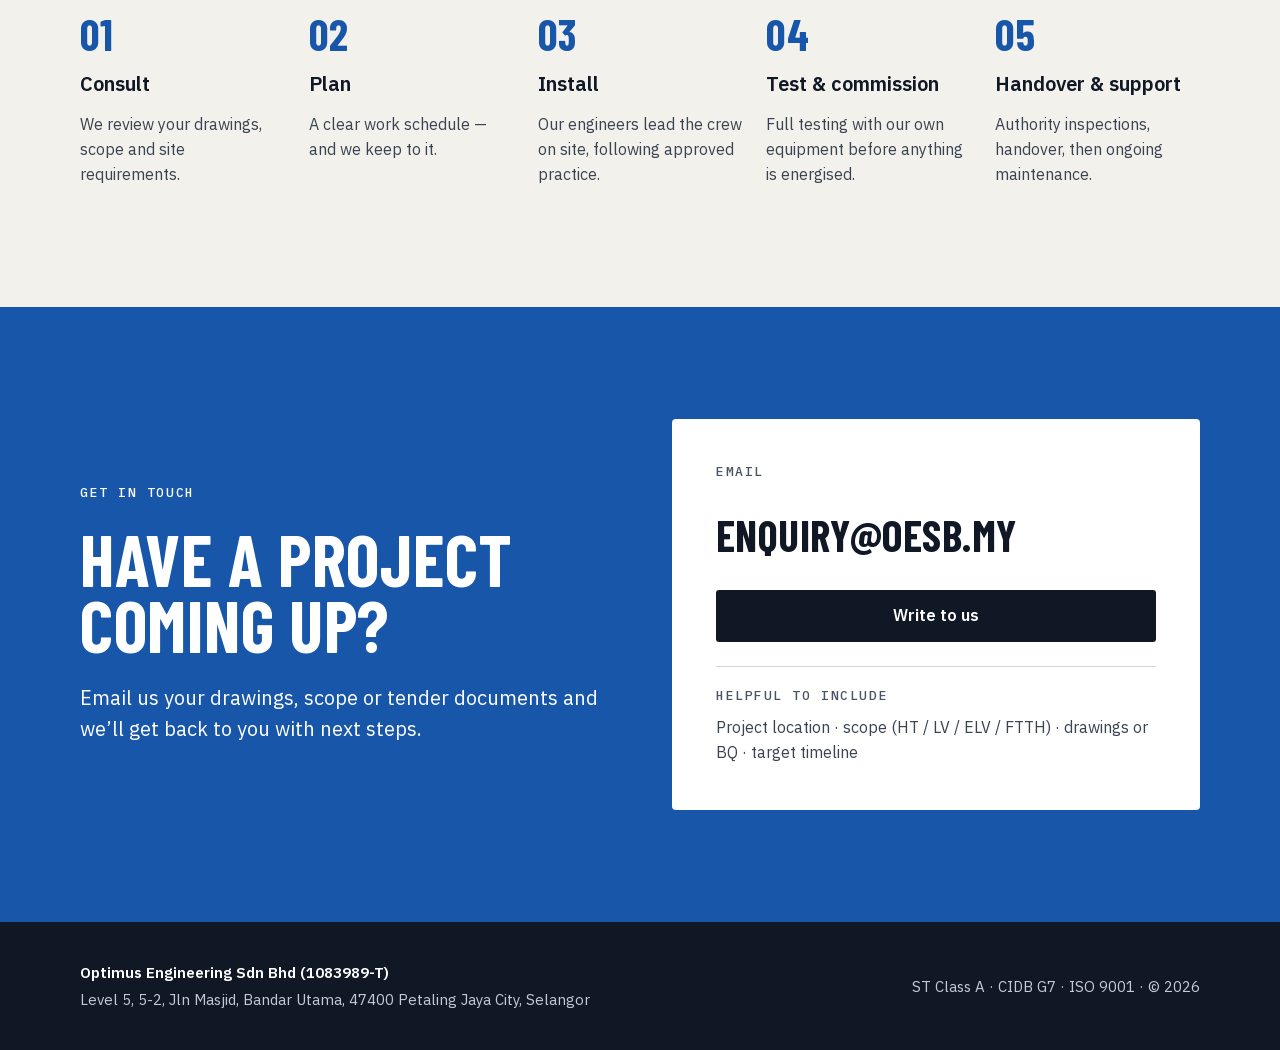
==== commit 93cdfac8: "Change email addresses" ====
--- a/public/index.html
+++ b/public/index.html
@@ -32,7 +32,7 @@
         <span class="mono brand-sub">Engineering Sdn Bhd</span>
       </span>
     </a>
-    <a href="mailto:sales@oesb.my" class="btn btn-dark header-cta"><span class="hide-sm">Request a quote</span><span
+    <a href="mailto:enquiry@oesb.my" class="btn btn-dark header-cta"><span class="hide-sm">Request a quote</span><span
         class="show-sm">Email us</span></a>
   </header>
 
@@ -44,7 +44,7 @@
         <h1 class="disp">Safe.<br>Well-engineered.<br>Built to last.</h1>
         <p class="lead">Turnkey high-voltage, low-voltage, fibre and ELV installations for developers, contractors and
           building owners across Malaysia — delivered properly, tested thoroughly and handed over on schedule.</p>
-        <div><a href="mailto:sales@oesb.my" class="btn btn-accent btn-lg">Email us your project</a></div>
+        <div><a href="mailto:enquiry@oesb.my" class="btn btn-accent btn-lg">Email us your project</a></div>
       </div>
       <div class="hero-media">
         <img class="hero-photo" src="images/energization-33kv-switchgear.webp" width="1352" height="760"
@@ -340,8 +340,8 @@
         </div>
         <div class="contact-card">
           <div class="mono muted">Email</div>
-          <a href="mailto:sales@oesb.my" class="disp contact-email">sales@oesb.my</a>
-          <a href="mailto:sales@oesb.my" class="btn btn-dark btn-block show-sm">Write to us</a>
+          <a href="mailto:enquiry@oesb.my" class="disp contact-email">enquiry@oesb.my</a>
+          <a href="mailto:enquiry@oesb.my" class="btn btn-dark btn-block show-sm">Write to us</a>
           <div class="contact-hint">
             <div class="mono muted">Helpful to include</div>
             <p>Project location · scope (HT / LV / ELV / FTTH) · drawings or BQ · target timeline</p>
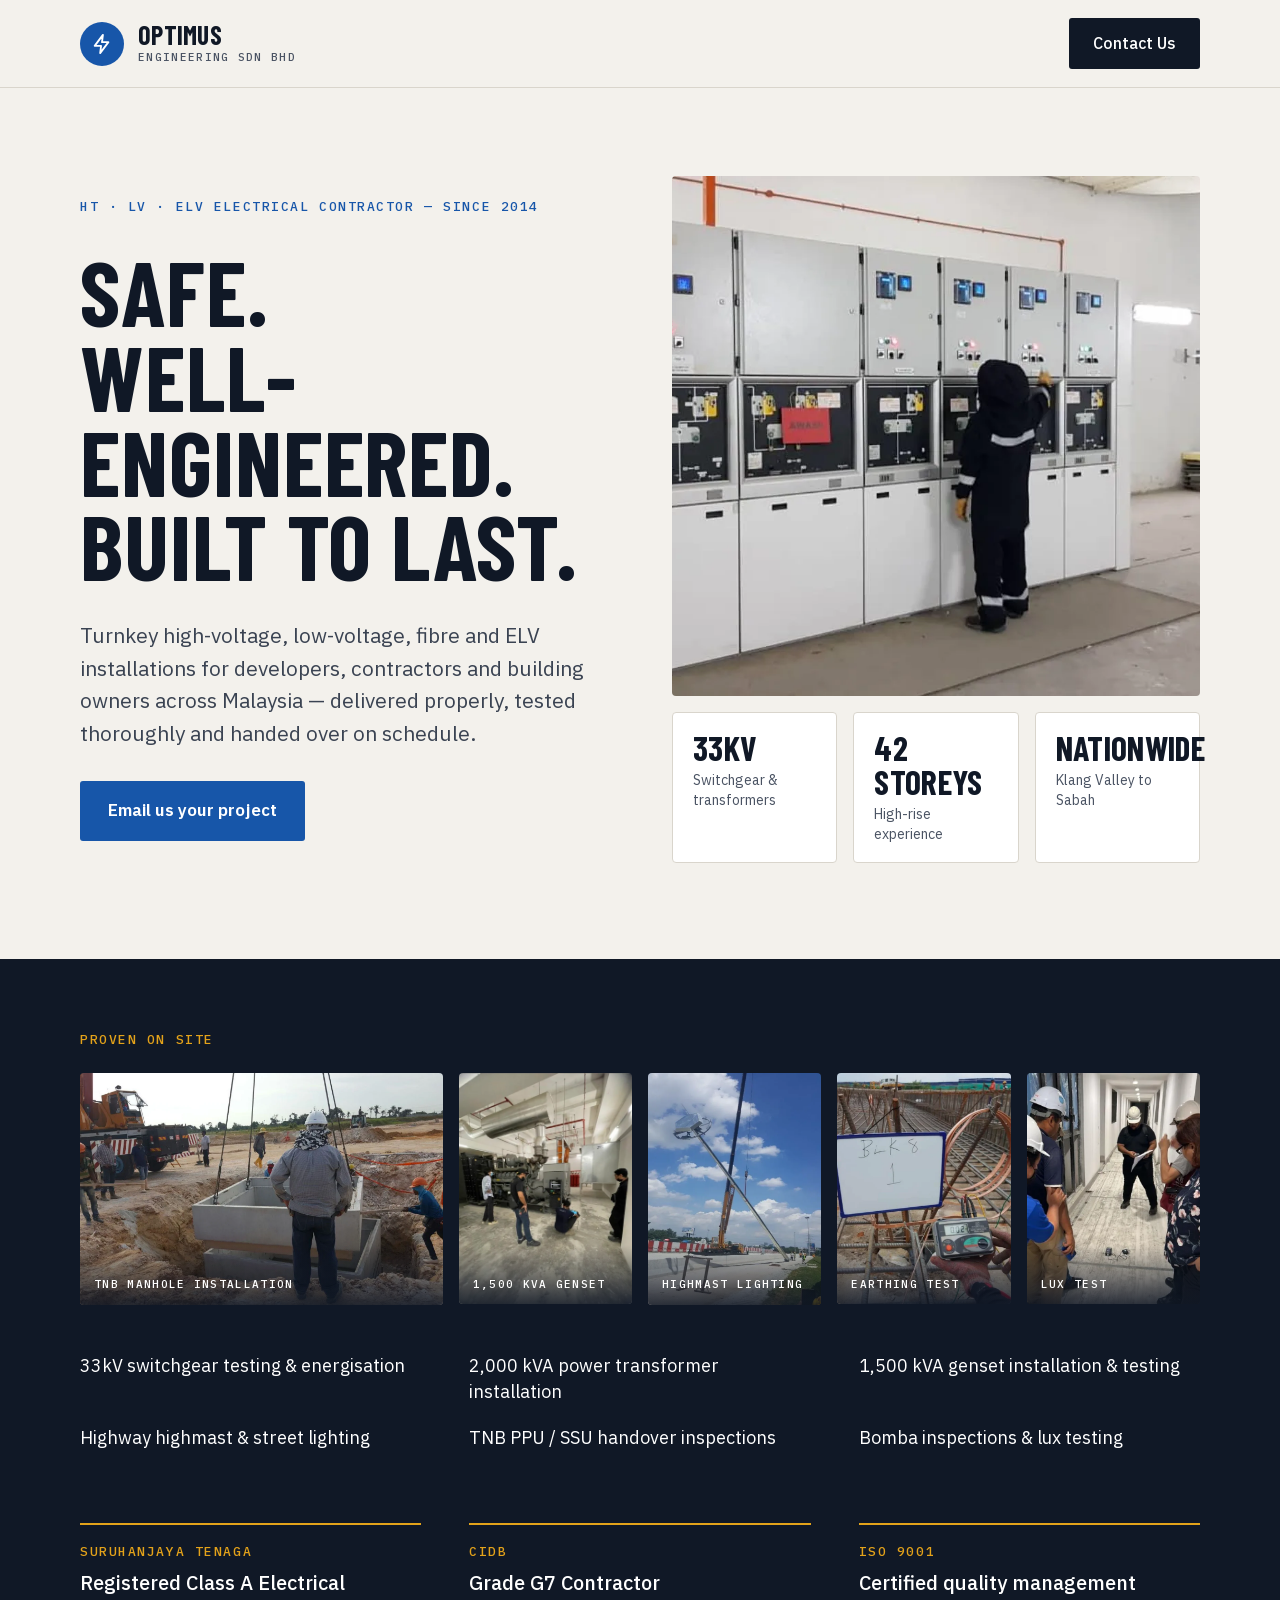
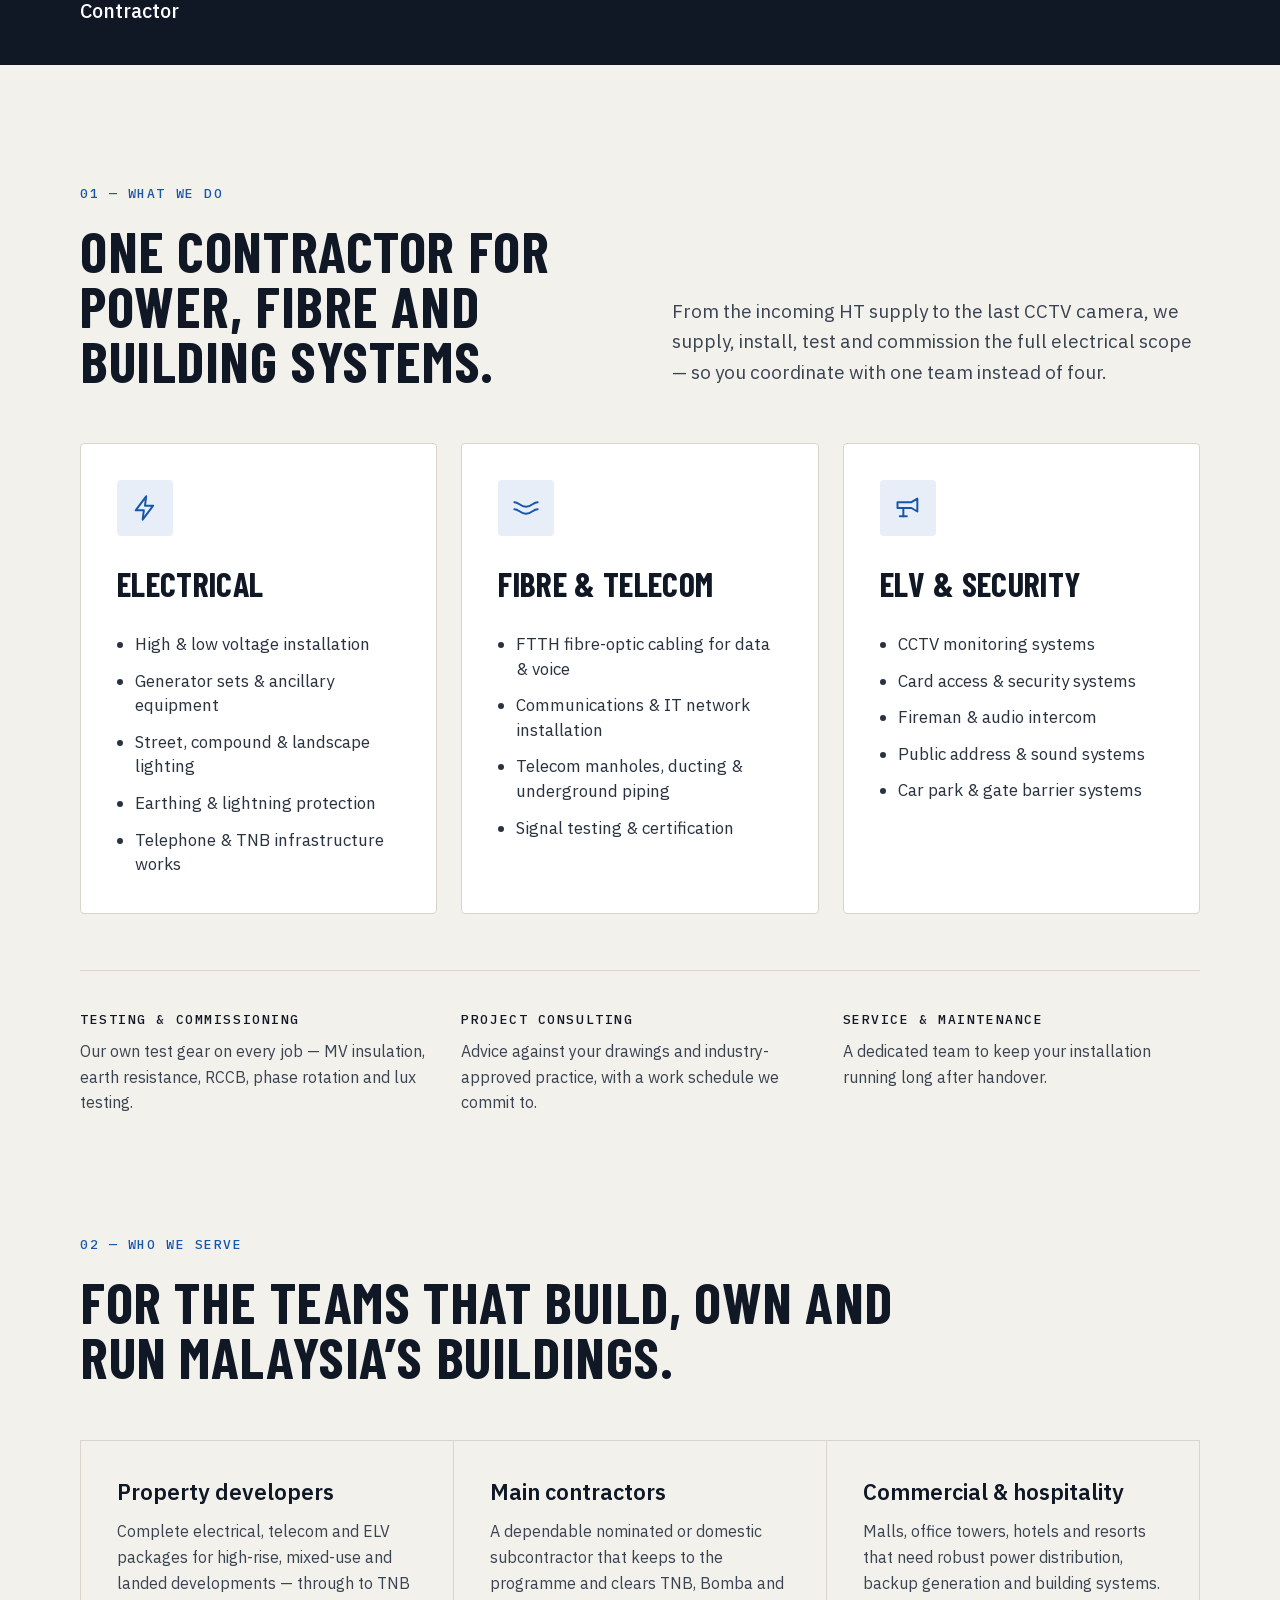
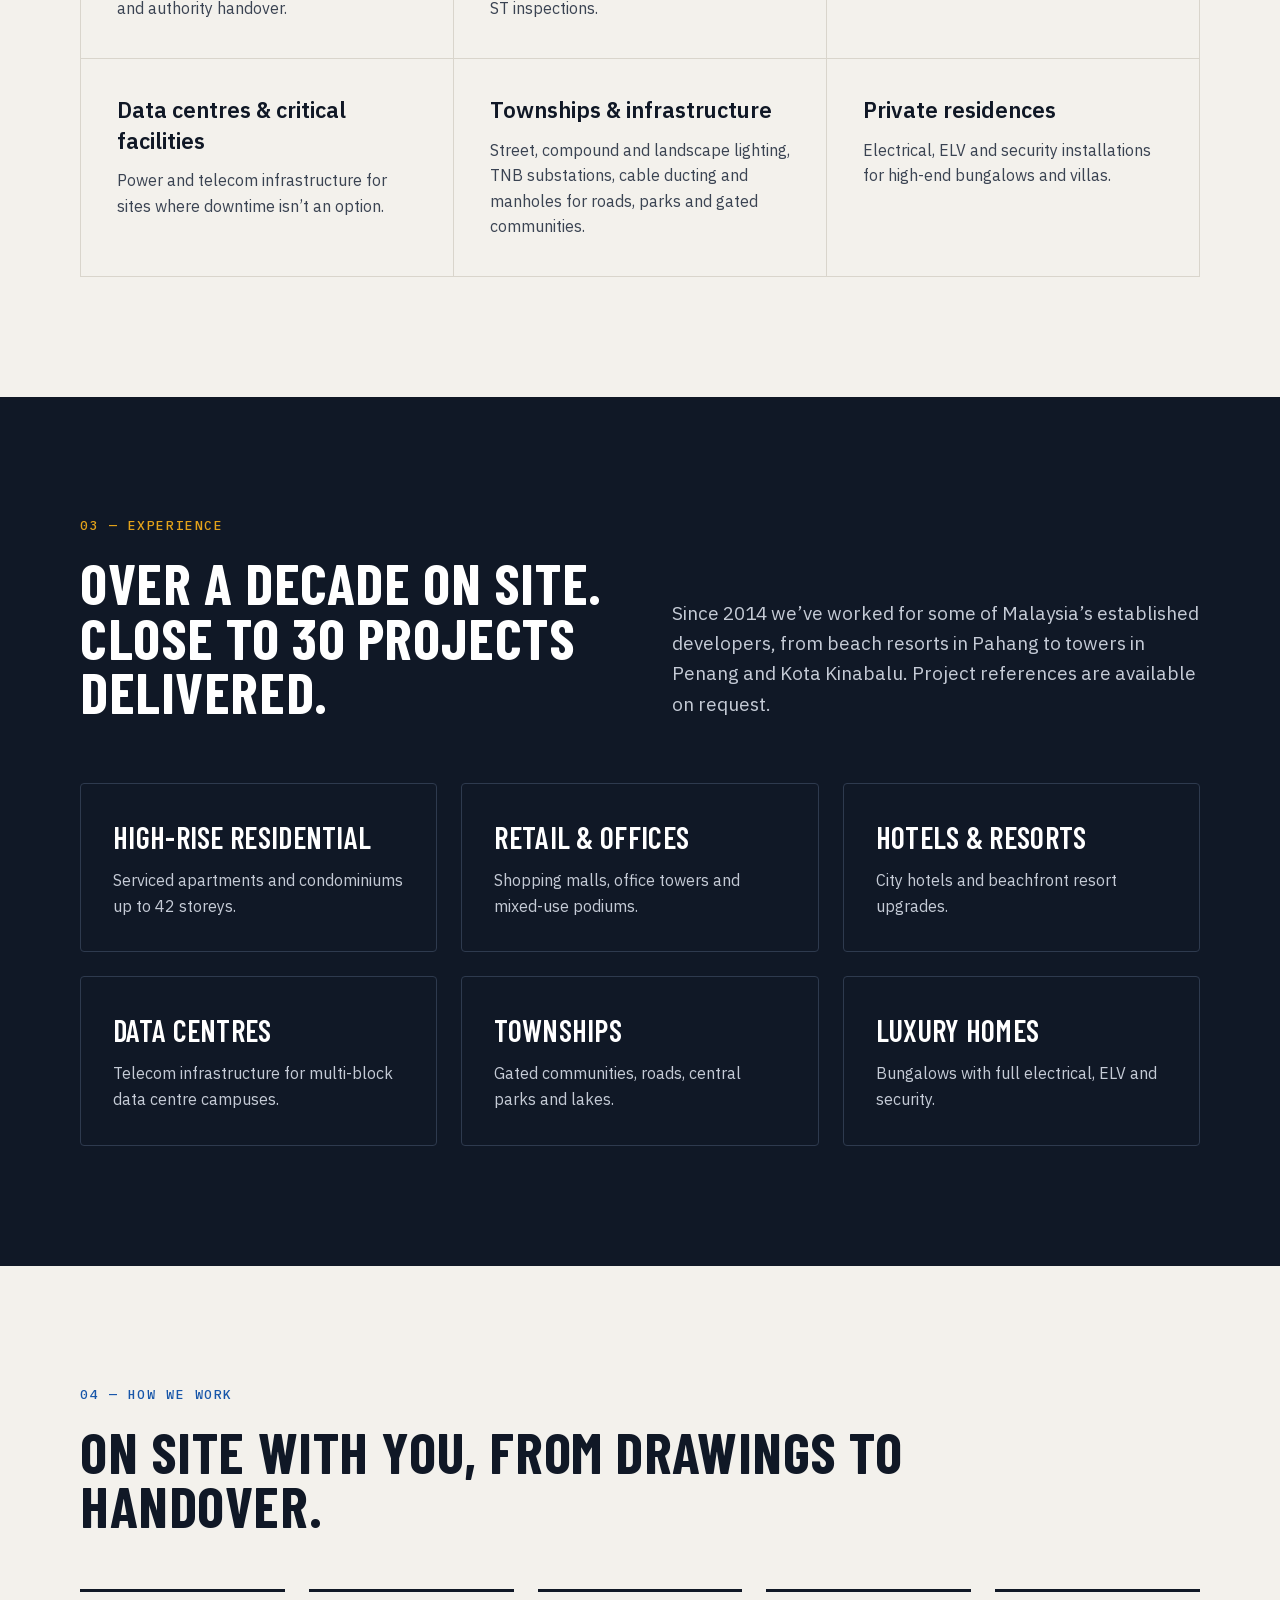
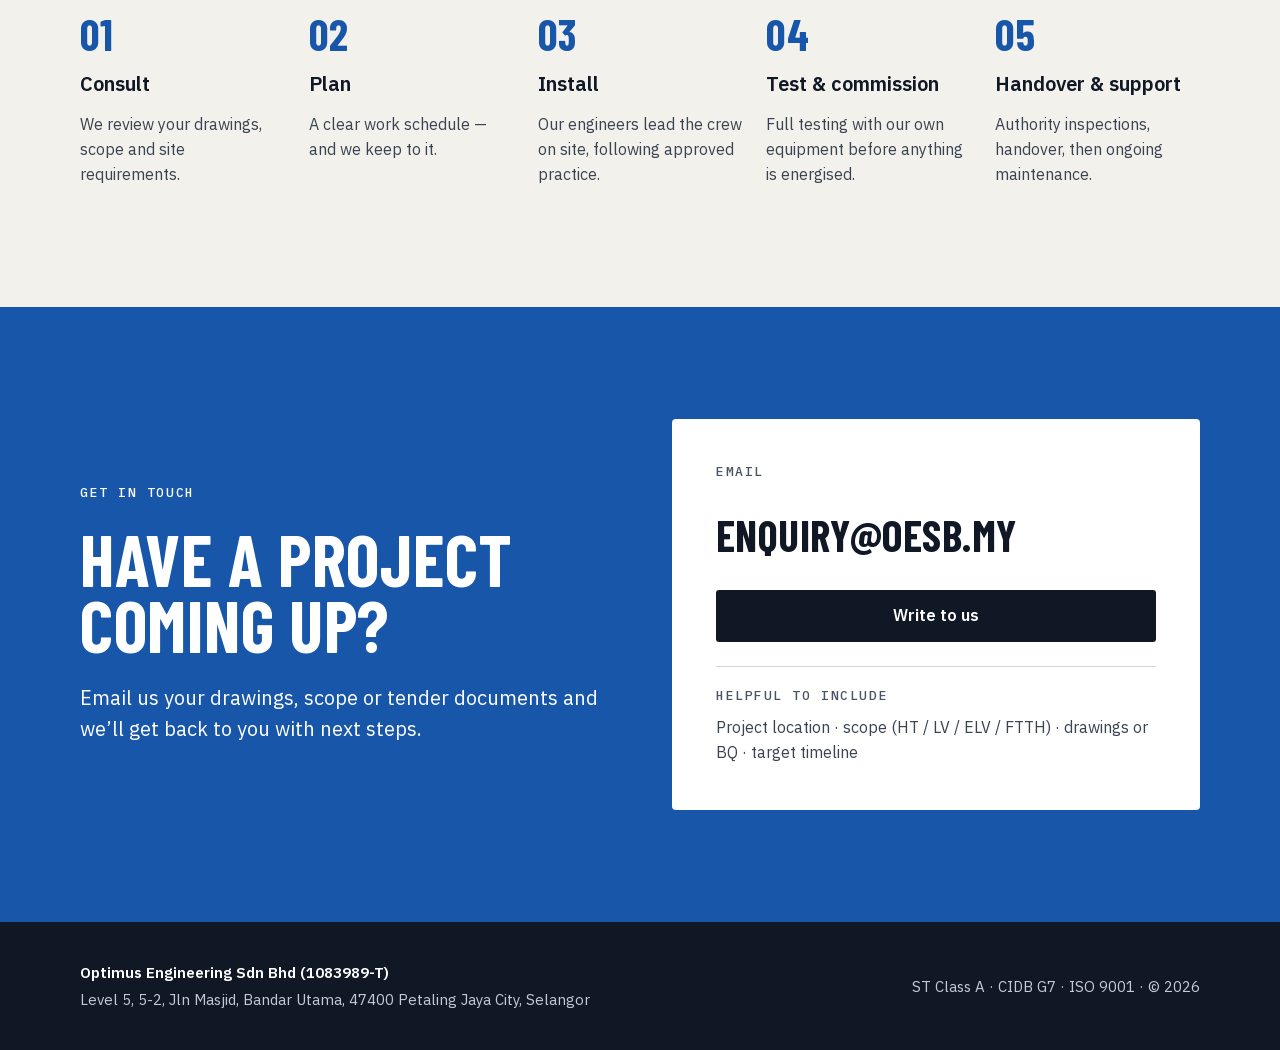
==== commit 0118e56c: "Minor change in wording" ====
--- a/public/index.html
+++ b/public/index.html
@@ -32,7 +32,7 @@
         <span class="mono brand-sub">Engineering Sdn Bhd</span>
       </span>
     </a>
-    <a href="mailto:enquiry@oesb.my" class="btn btn-dark header-cta"><span class="hide-sm">Request a quote</span><span
+    <a href="mailto:enquiry@oesb.my" class="btn btn-dark header-cta"><span class="hide-sm">Contact Us</span><span
         class="show-sm">Email us</span></a>
   </header>
 
@@ -77,13 +77,13 @@
               <figcaption class="mono">TNB manhole installation</figcaption>
             </figure>
             <figure class="shot">
-              <img src="images/1500kva-genset-installation.webp" width="752" height="1010" loading="lazy" decoding="async"
-                alt="Team testing a newly installed 1,500 kVA generator set">
+              <img src="images/1500kva-genset-installation.webp" width="752" height="1010" loading="lazy"
+                decoding="async" alt="Team testing a newly installed 1,500 kVA generator set">
               <figcaption class="mono">1,500 kVA genset</figcaption>
             </figure>
             <figure class="shot">
-              <img src="images/highmast-lighting-installation.webp" width="680" height="972" loading="lazy" decoding="async"
-                alt="Crane raising a highway highmast lighting pole">
+              <img src="images/highmast-lighting-installation.webp" width="680" height="972" loading="lazy"
+                decoding="async" alt="Crane raising a highway highmast lighting pole">
               <figcaption class="mono">Highmast lighting</figcaption>
             </figure>
             <figure class="shot">
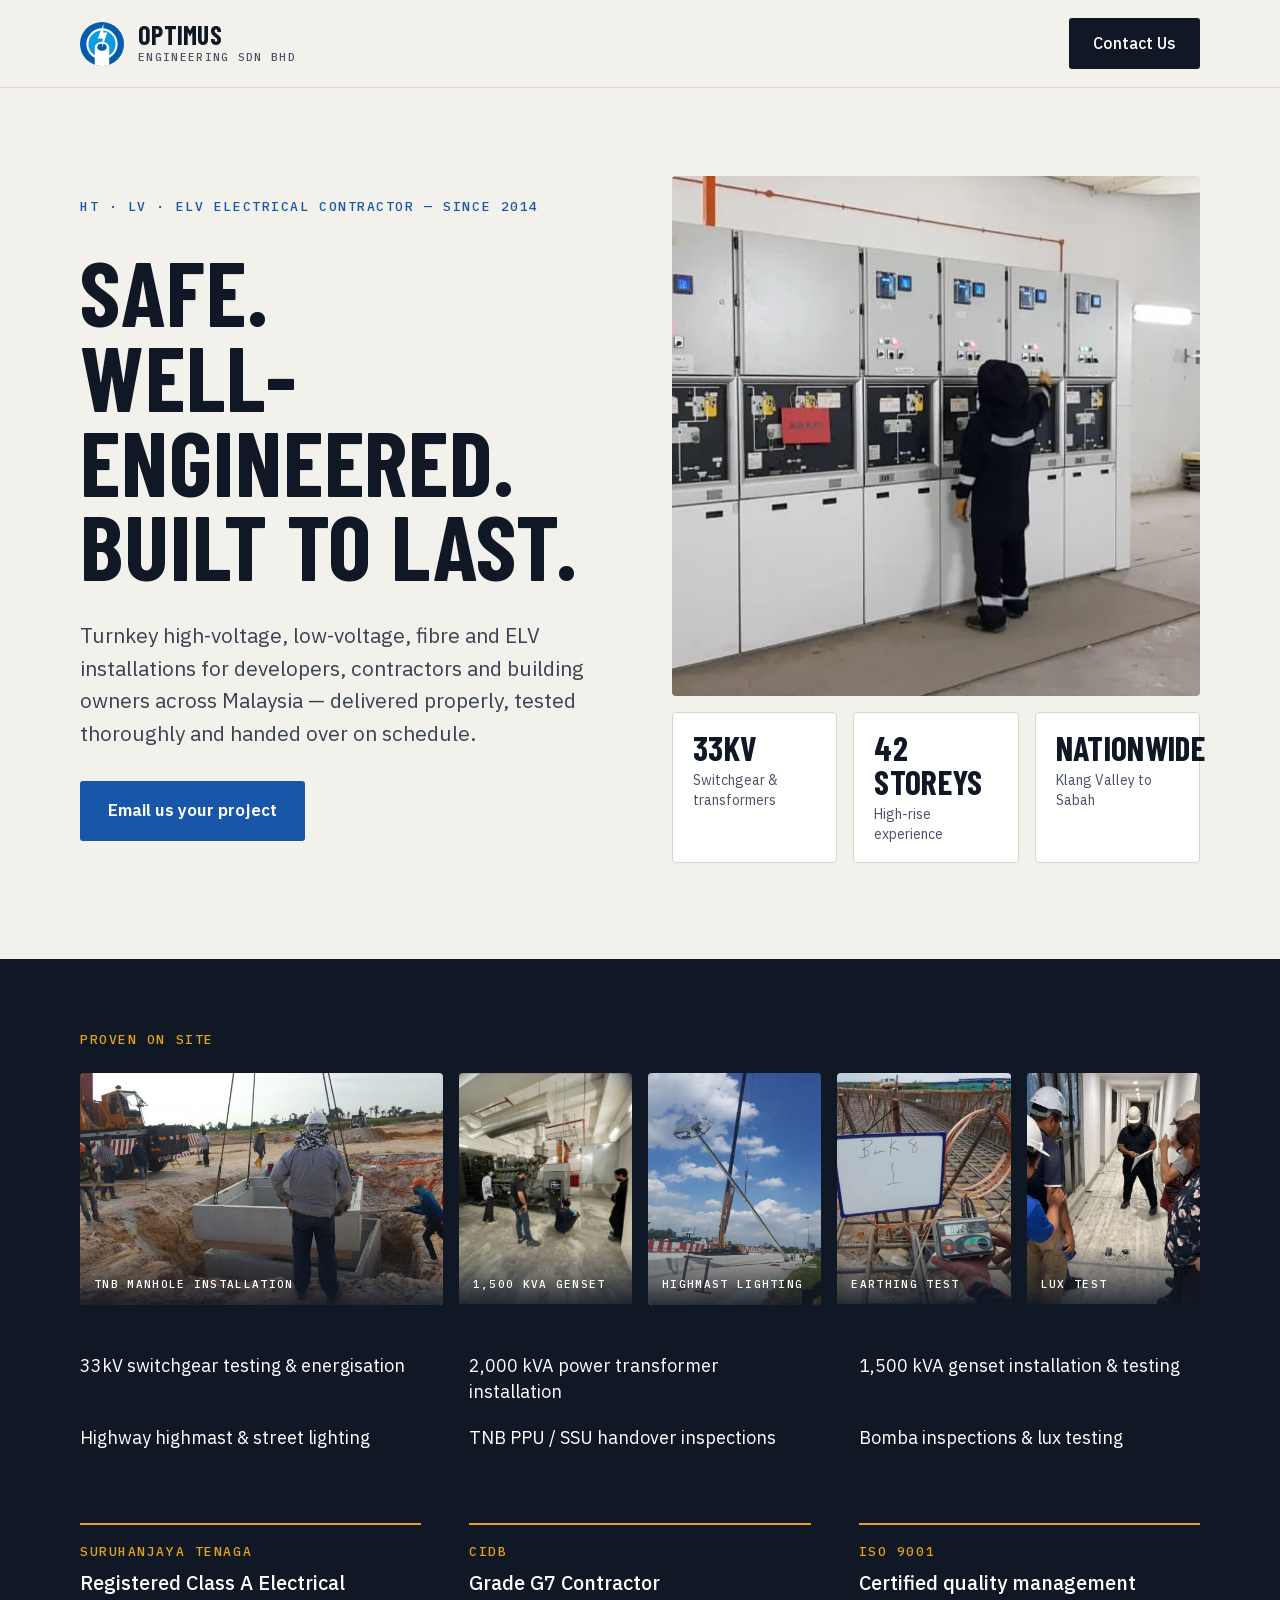
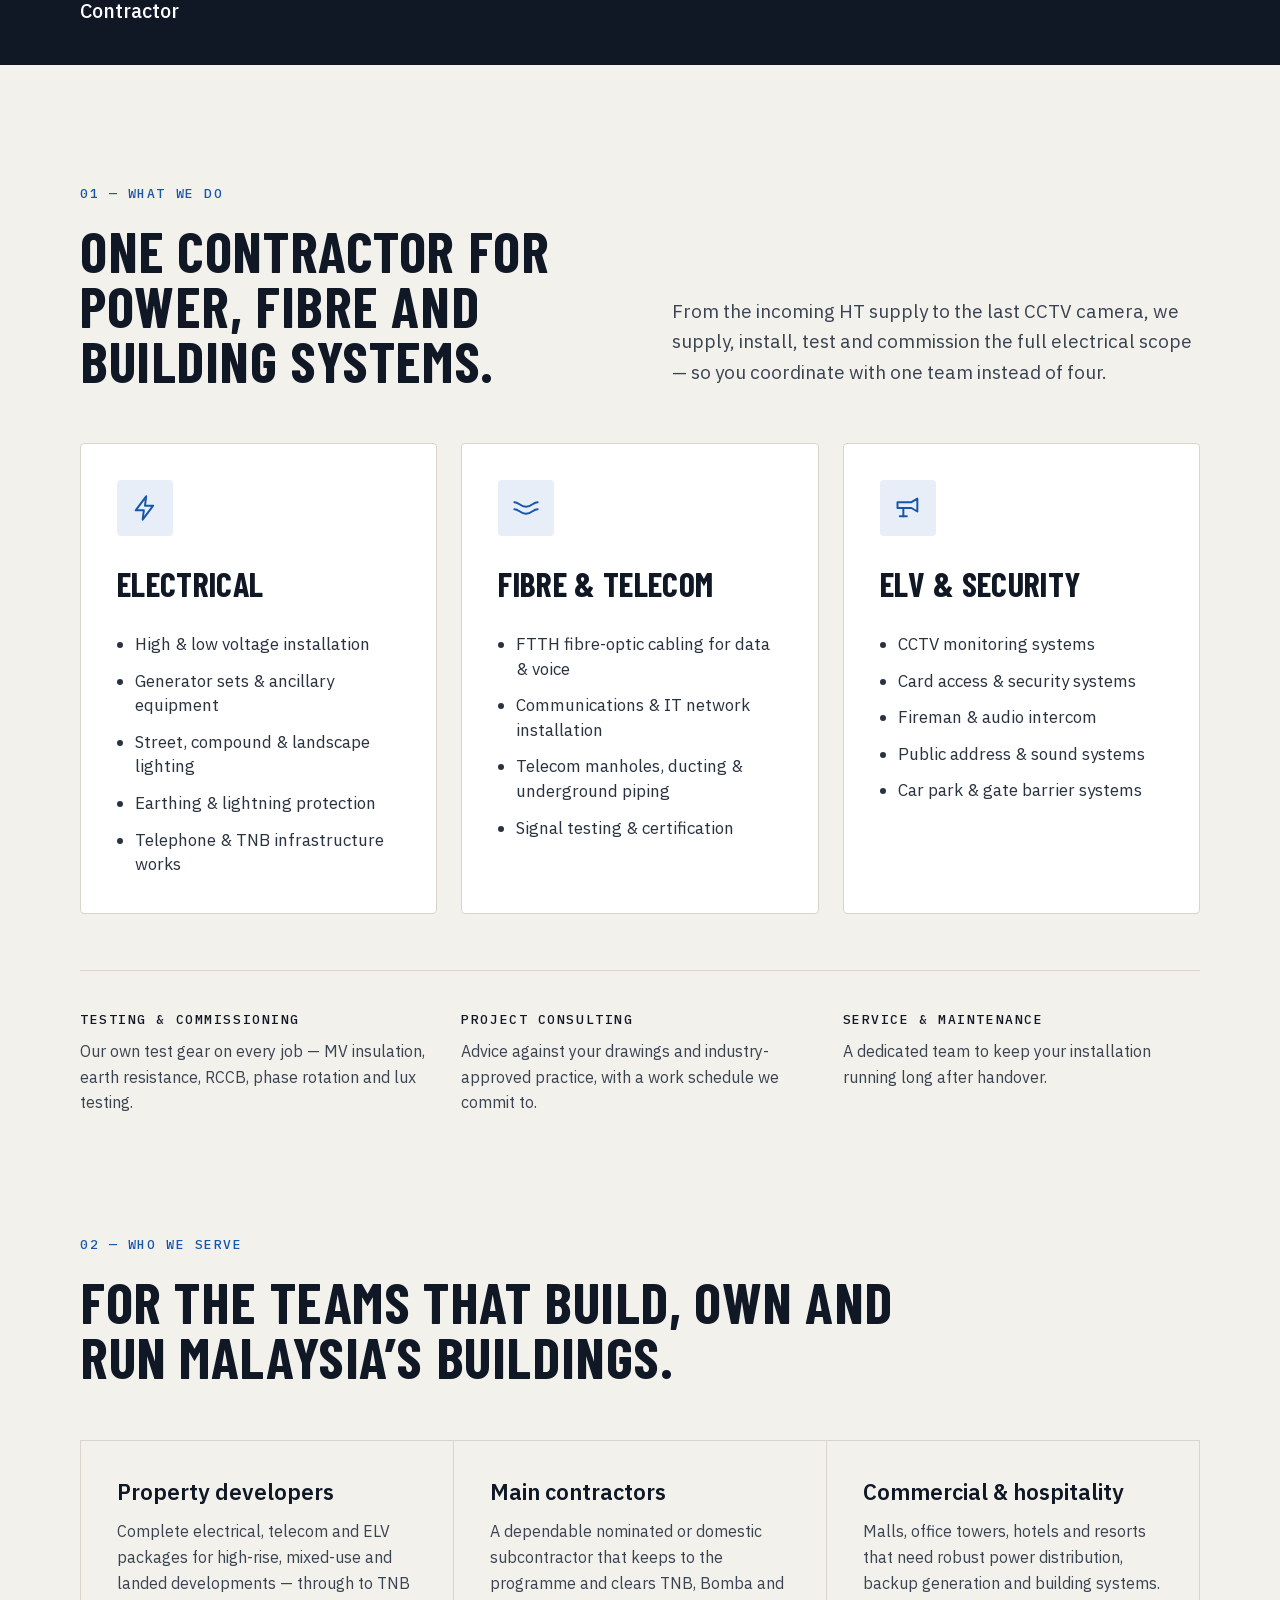
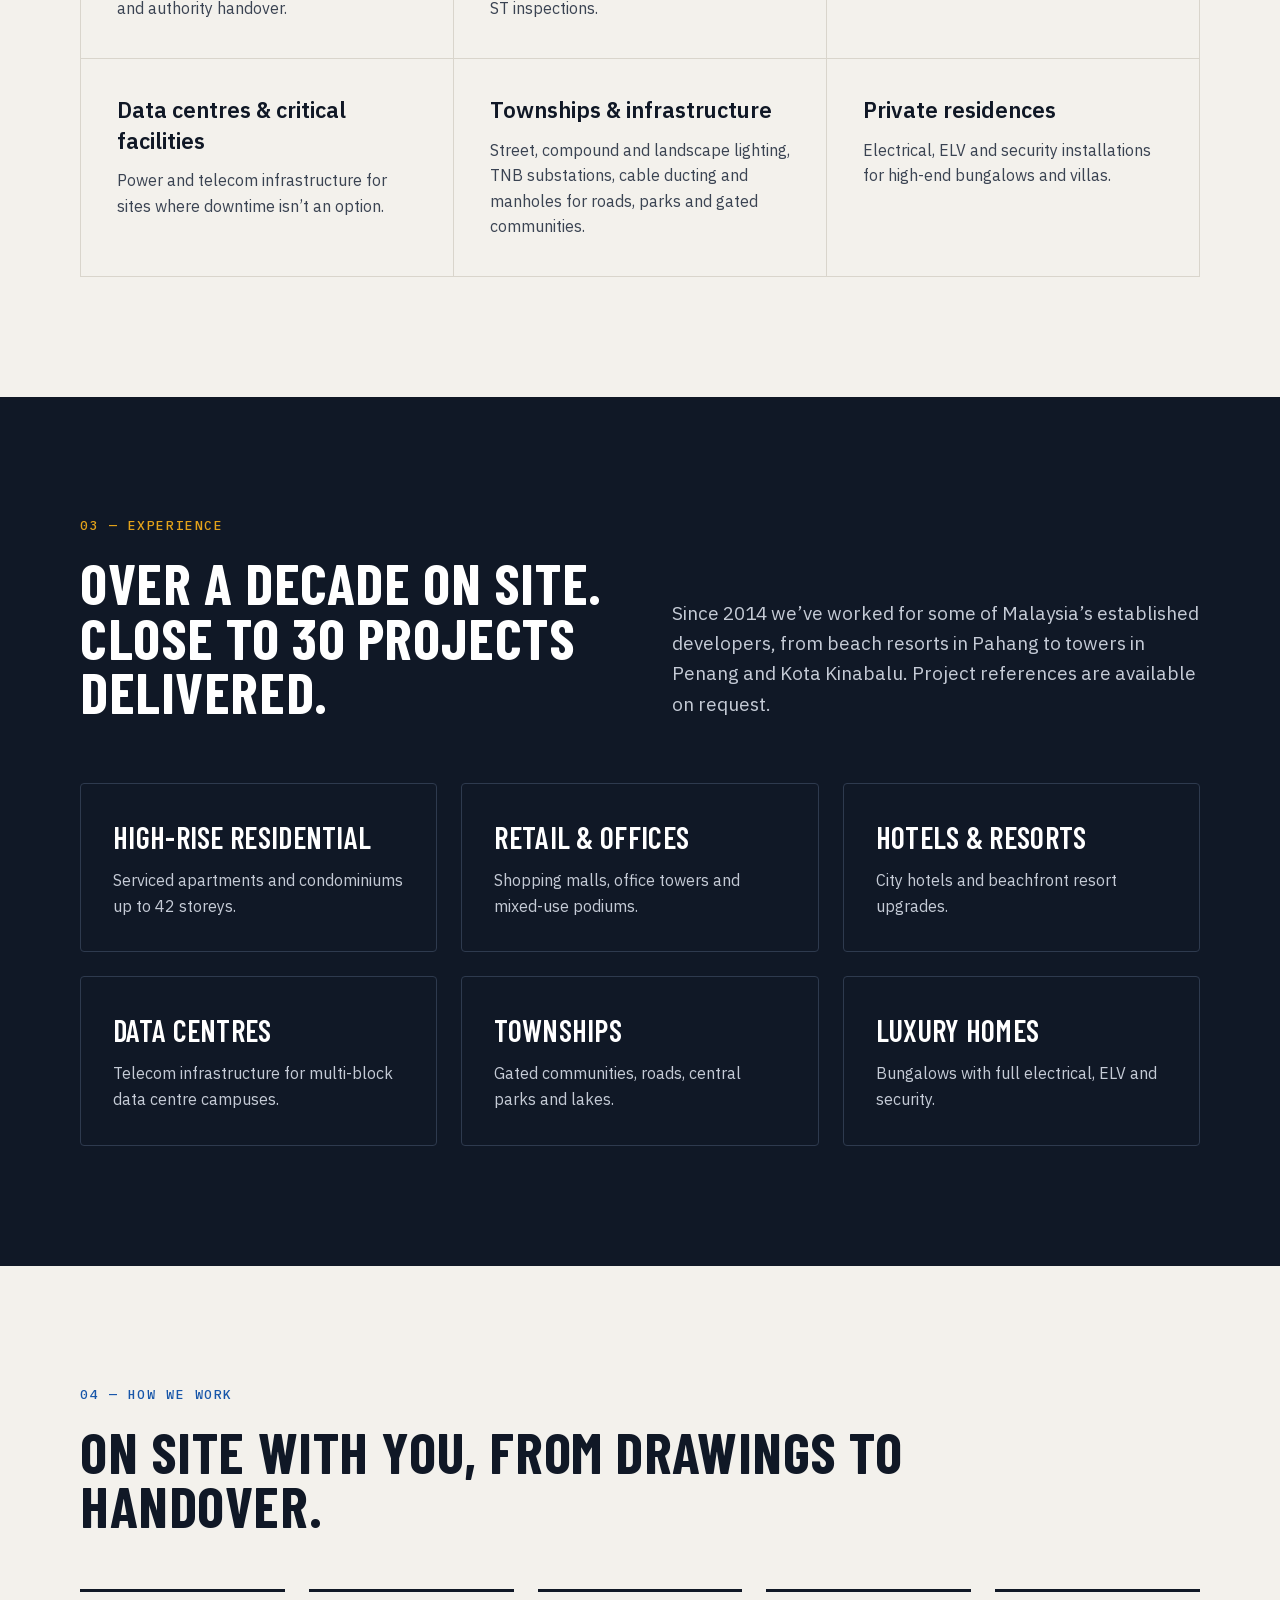
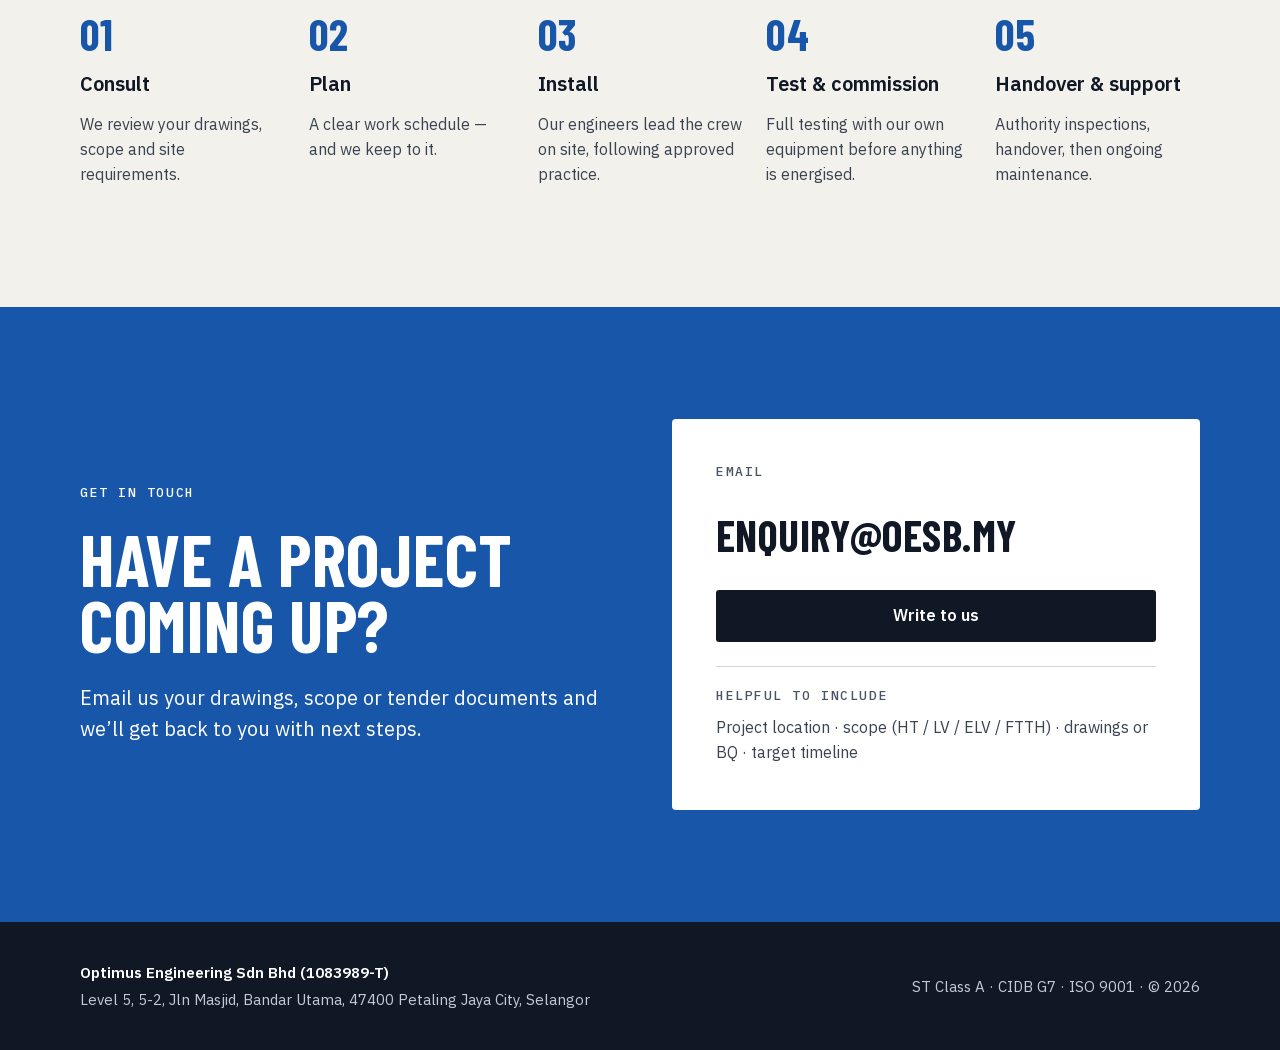
==== commit 3d9eba8c: "Improve on logo and favicon items" ====
--- a/public/index.html
+++ b/public/index.html
@@ -8,25 +8,76 @@
   <meta name="description"
     content="Turnkey high-voltage, low-voltage, fibre and ELV installations for developers, contractors and building owners across Malaysia. ST Class A, CIDB G7, ISO 9001.">
   <meta name="theme-color" content="#101826">
+  <link rel="canonical" href="https://www.oesb.my/">
   <meta property="og:type" content="website">
+  <meta property="og:url" content="https://www.oesb.my/">
   <meta property="og:title" content="Optimus Engineering Sdn Bhd">
   <meta property="og:description" content="HT · LV · ELV electrical contractor across Malaysia since 2014.">
+  <meta property="og:site_name" content="Optimus Engineering">
+  <meta property="og:image" content="https://www.oesb.my/images/og-image.jpg">
+  <meta property="og:image:width" content="1200">
+  <meta property="og:image:height" content="630">
+  <meta property="og:image:alt" content="Engineer operating 33kV switchgear panels during energisation">
+  <meta name="twitter:card" content="summary_large_image">
+  <link rel="icon" href="favicon.ico" sizes="any">
   <link rel="icon" href="favicon.svg" type="image/svg+xml">
+  <link rel="apple-touch-icon" href="apple-touch-icon.png">
   <link rel="preload" href="fonts/barlow-condensed-700-latin.woff2" as="font" type="font/woff2" crossorigin>
   <link rel="preload" href="fonts/ibm-plex-sans-var-latin.woff2" as="font" type="font/woff2" crossorigin>
   <link rel="stylesheet" href="styles.css">
+  <script type="application/ld+json">
+  {
+    "@context": "https://schema.org",
+    "@type": "ElectricalContractor",
+    "@id": "https://www.oesb.my/#organization",
+    "name": "Optimus Engineering Sdn Bhd",
+    "legalName": "Optimus Engineering Sdn Bhd",
+    "alternateName": "OESB",
+    "url": "https://www.oesb.my/",
+    "logo": "https://www.oesb.my/logo-512.png",
+    "email": "enquiry@oesb.my",
+    "image": "https://www.oesb.my/images/energization-33kv-switchgear.webp",
+    "description": "Turnkey high-voltage, low-voltage, fibre and ELV installations for developers, contractors and building owners across Malaysia.",
+    "foundingDate": "2014",
+    "identifier": {
+      "@type": "PropertyValue",
+      "propertyID": "SSM company registration number",
+      "value": "1083989-T"
+    },
+    "address": {
+      "@type": "PostalAddress",
+      "streetAddress": "Level 5, 5-2, Jln Masjid, Bandar Utama",
+      "addressLocality": "Petaling Jaya",
+      "addressRegion": "Selangor",
+      "postalCode": "47400",
+      "addressCountry": "MY"
+    },
+    "areaServed": {
+      "@type": "Country",
+      "name": "Malaysia"
+    },
+    "knowsAbout": [
+      "High-voltage (HT) electrical installation",
+      "Low-voltage (LV) electrical installation",
+      "33kV switchgear and transformers",
+      "Fibre and FTTH installation",
+      "ELV and security systems",
+      "Testing and commissioning"
+    ],
+    "hasCredential": [
+      { "@type": "EducationalOccupationalCredential", "name": "Suruhanjaya Tenaga (ST) Class A Electrical Contractor" },
+      { "@type": "EducationalOccupationalCredential", "name": "CIDB G7" },
+      { "@type": "EducationalOccupationalCredential", "name": "ISO 9001" }
+    ]
+  }
+  </script>
 </head>
 
 <body>
 
   <header class="site-header">
     <a href="#top" class="brand">
-      <span class="brand-mark">
-        <svg viewBox="0 0 24 24" fill="none" stroke="currentColor" stroke-width="2" stroke-linecap="round"
-          stroke-linejoin="round" aria-hidden="true">
-          <path d="M13 2 4 14h7l-1 8 9-12h-7z" />
-        </svg>
-      </span>
+      <img class="brand-mark" src="logo.svg" alt="" width="44" height="44">
       <span class="brand-text">
         <span class="disp brand-name">Optimus</span>
         <span class="mono brand-sub">Engineering Sdn Bhd</span>
--- a/public/styles.css
+++ b/public/styles.css
@@ -58,8 +58,7 @@
 .site-header { height: 88px; display: flex; align-items: center; justify-content: space-between; padding: 0 var(--gutter); border-bottom: 1px solid var(--line); max-width: 1440px; margin-inline: auto; }
 .brand { display: flex; align-items: center; gap: 14px; text-decoration: none; color: var(--ink); }
 .brand:hover { color: var(--ink); }
-.brand-mark { width: 44px; height: 44px; border-radius: 50%; background: var(--accent); color: #fff; display: flex; align-items: center; justify-content: center; }
-.brand-mark svg { width: 22px; height: 22px; }
+.brand-mark { display: block; width: 44px; height: 44px; flex: none; }
 .brand-text { display: flex; flex-direction: column; gap: 2px; }
 .brand-name { font-size: 26px; line-height: 1; }
 .brand-sub { font-size: 11px; color: var(--muted); }
@@ -175,7 +174,6 @@
   .site-header { height: 64px; }
   .brand { gap: 10px; }
   .brand-mark { width: 36px; height: 36px; }
-  .brand-mark svg { width: 18px; height: 18px; }
   .brand-text { gap: 1px; }
   .brand-name { font-size: 22px; }
   .brand-sub { font-size: 9px; }
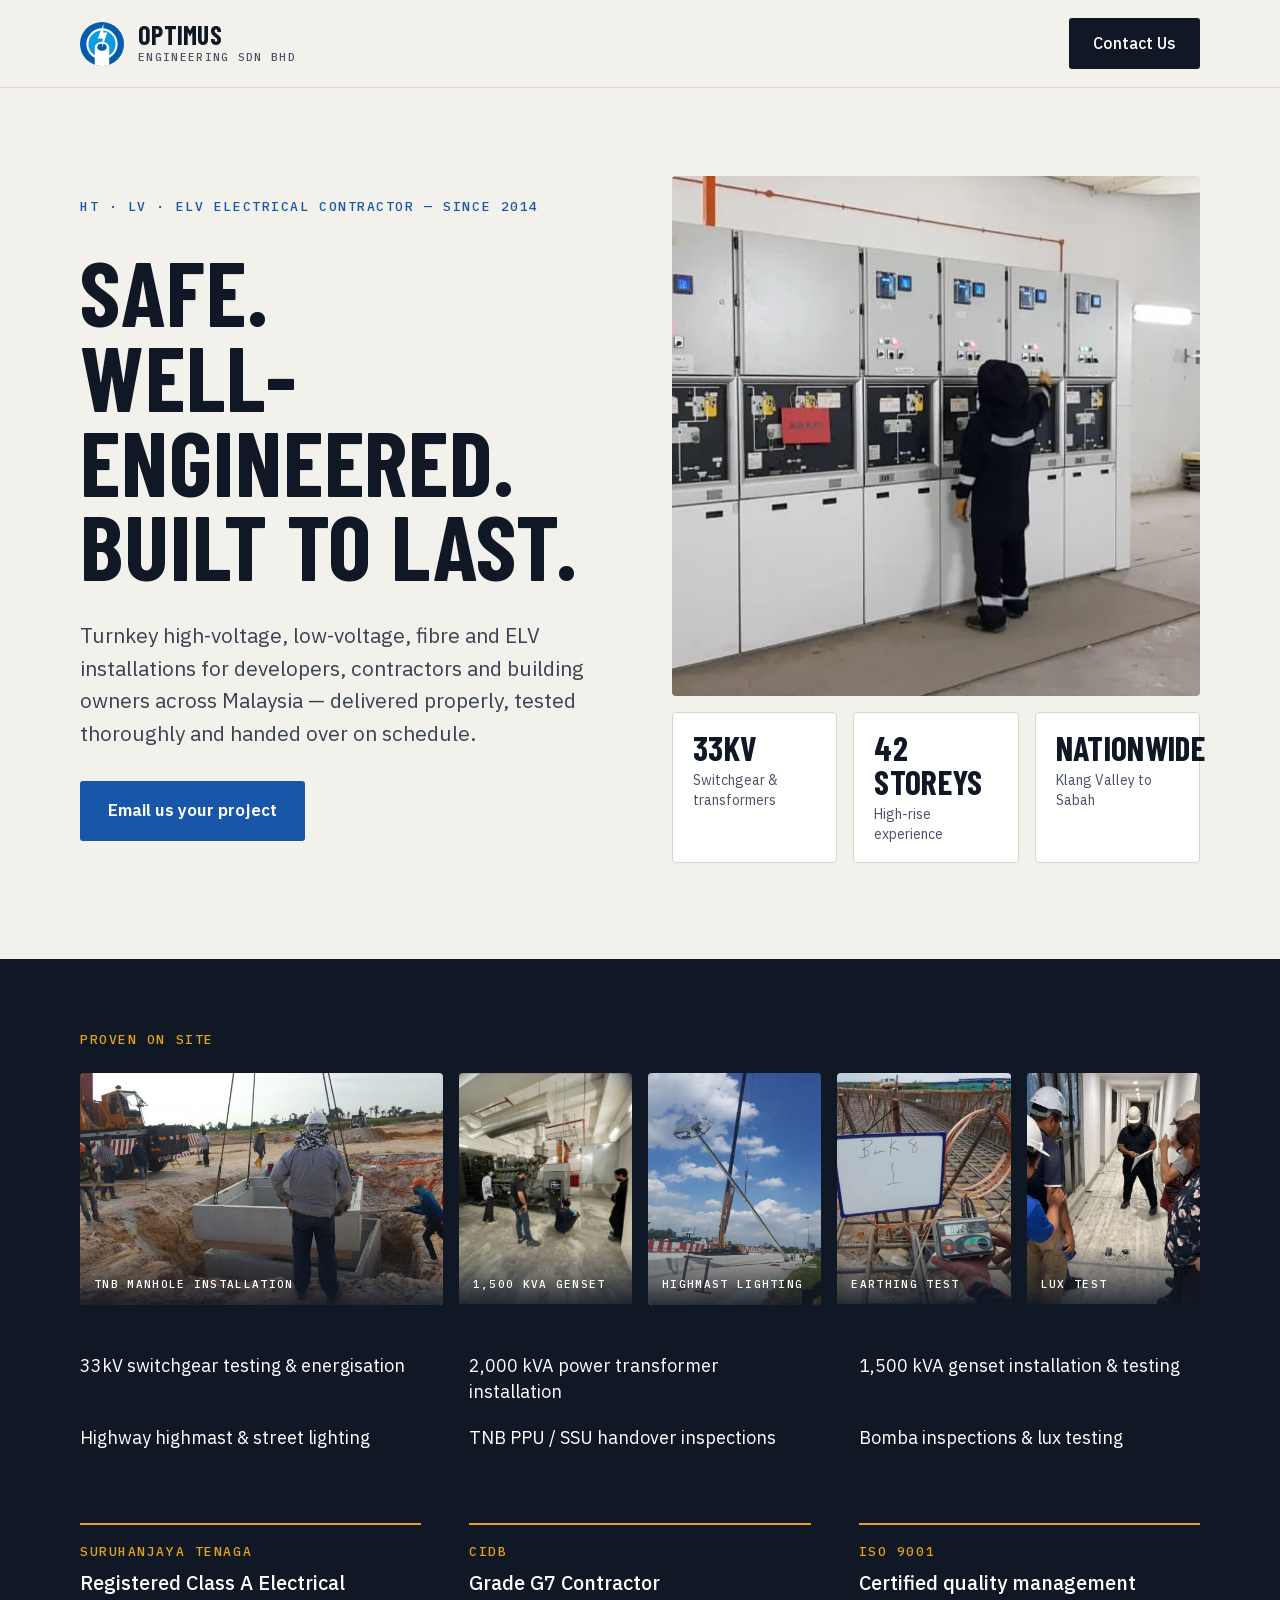
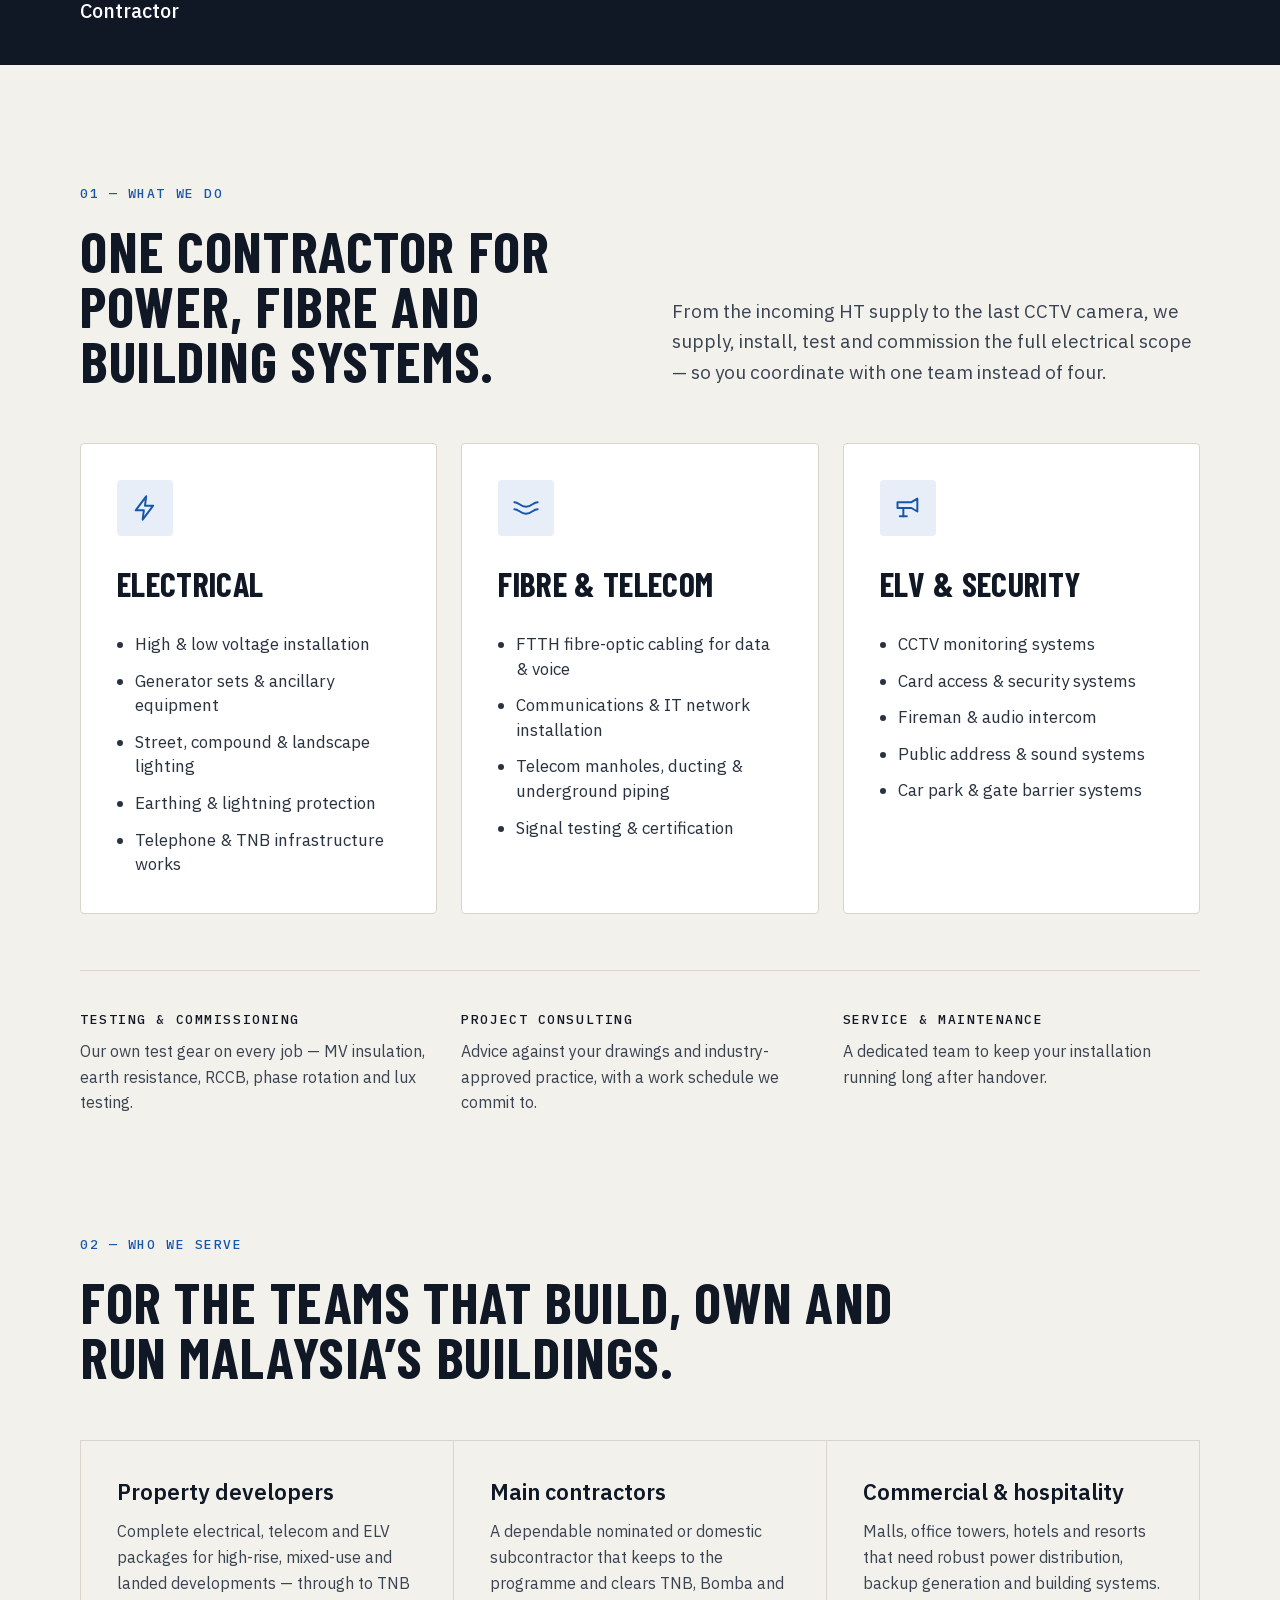
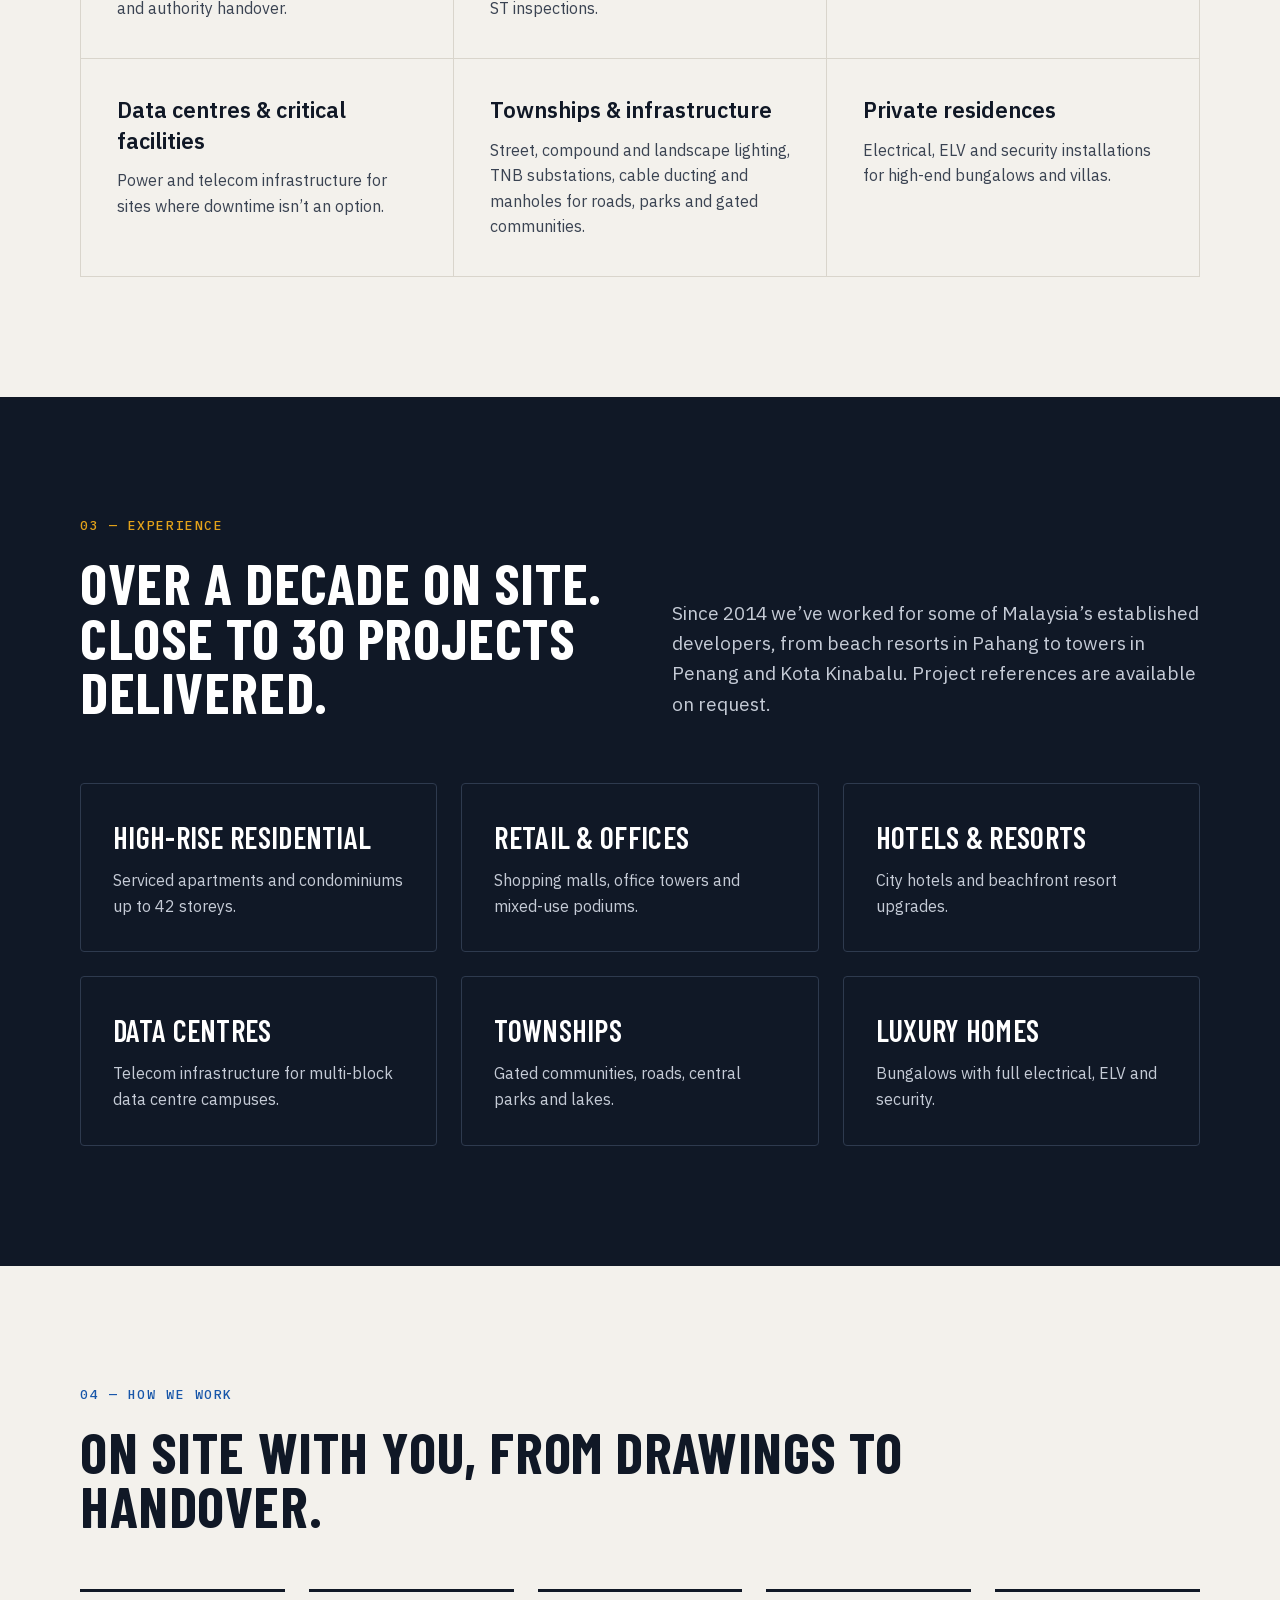
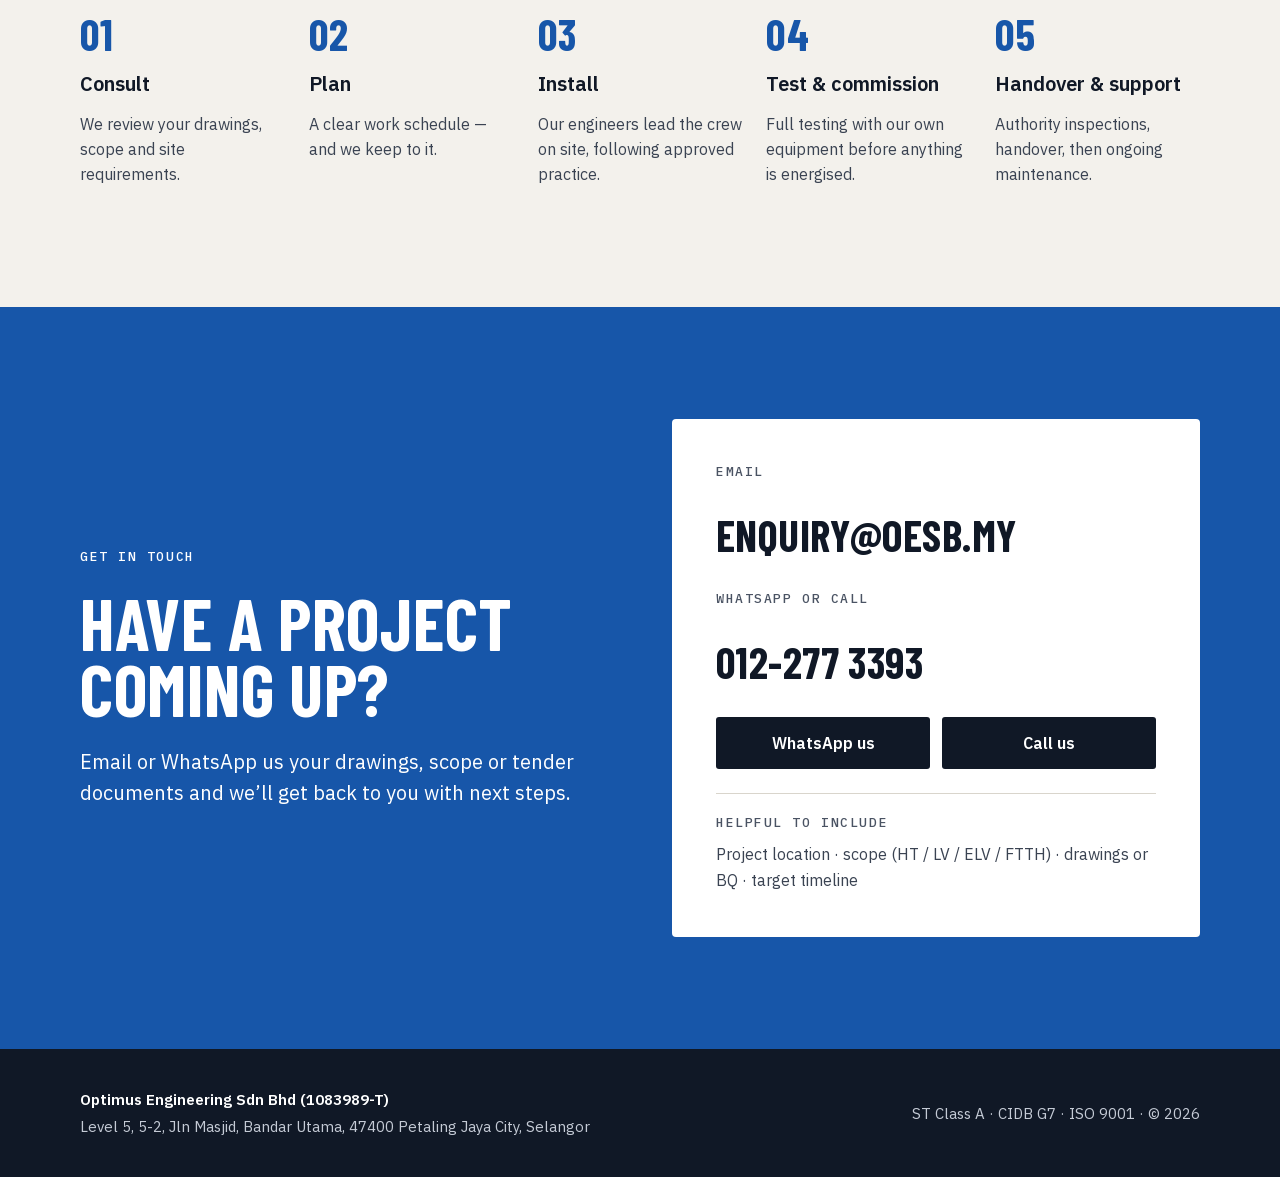
==== commit 9dd5be4d: "Add phone number and fixed a small bug" ====
--- a/public/index.html
+++ b/public/index.html
@@ -36,6 +36,7 @@
     "url": "https://www.oesb.my/",
     "logo": "https://www.oesb.my/logo-512.png",
     "email": "enquiry@oesb.my",
+    "telephone": "+60122773393",
     "image": "https://www.oesb.my/images/energization-33kv-switchgear.webp",
     "description": "Turnkey high-voltage, low-voltage, fibre and ELV installations for developers, contractors and building owners across Malaysia.",
     "foundingDate": "2014",
@@ -387,12 +388,18 @@
         <div class="contact-copy">
           <div class="mono">Get in touch</div>
           <h2 class="disp">Have a project coming up?</h2>
-          <p>Email us your drawings, scope or tender documents and we’ll get back to you with next steps.</p>
+          <p>Email or WhatsApp us your drawings, scope or tender documents and we’ll get back to you with next steps.</p>
         </div>
         <div class="contact-card">
           <div class="mono muted">Email</div>
           <a href="mailto:enquiry@oesb.my" class="disp contact-email">enquiry@oesb.my</a>
           <a href="mailto:enquiry@oesb.my" class="btn btn-dark btn-block show-sm">Write to us</a>
+          <div class="mono muted">WhatsApp or call</div>
+          <a href="tel:+60122773393" class="disp contact-email">012-277 3393</a>
+          <div class="contact-actions">
+            <a href="https://wa.me/60122773393" class="btn btn-dark btn-block" target="_blank" rel="noopener">WhatsApp us</a>
+            <a href="tel:+60122773393" class="btn btn-dark btn-block">Call us</a>
+          </div>
           <div class="contact-hint">
             <div class="mono muted">Helpful to include</div>
             <p>Project location · scope (HT / LV / ELV / FTTH) · drawings or BQ · target timeline</p>
--- a/public/styles.css
+++ b/public/styles.css
@@ -43,7 +43,8 @@
 .section { padding-block: var(--section-y); display: flex; flex-direction: column; gap: 56px; }
 .section-tight-top { padding-top: 0; }
 .dark { background: var(--ink); color: #fff; }
-.show-sm { display: none; }
+.show-sm,
+.btn.show-sm { display: none; }
 
 /* ---------- Buttons ---------- */
 .btn { display: inline-flex; align-items: center; justify-content: center; text-decoration: none; border-radius: 3px; font-weight: 500; font-size: 16px; padding: 14px 24px; }
@@ -141,6 +142,8 @@
 .contact-card { display: flex; flex-direction: column; gap: 24px; background: #fff; color: var(--ink); border-radius: 4px; padding: 44px; }
 .contact-email { font-size: clamp(30px, 3.4vw, 48px); color: var(--ink); text-decoration: none; overflow-wrap: anywhere; }
 .contact-email:hover { color: var(--accent); }
+.contact-actions { display: flex; gap: 12px; }
+.contact-actions .btn { flex: 1; width: auto; padding-inline: 12px; }
 .contact-hint { border-top: 1px solid var(--line); padding-top: 20px; display: flex; flex-direction: column; gap: 10px; }
 .contact-hint p { font-size: 16px; line-height: 1.6; color: var(--body); }
 
